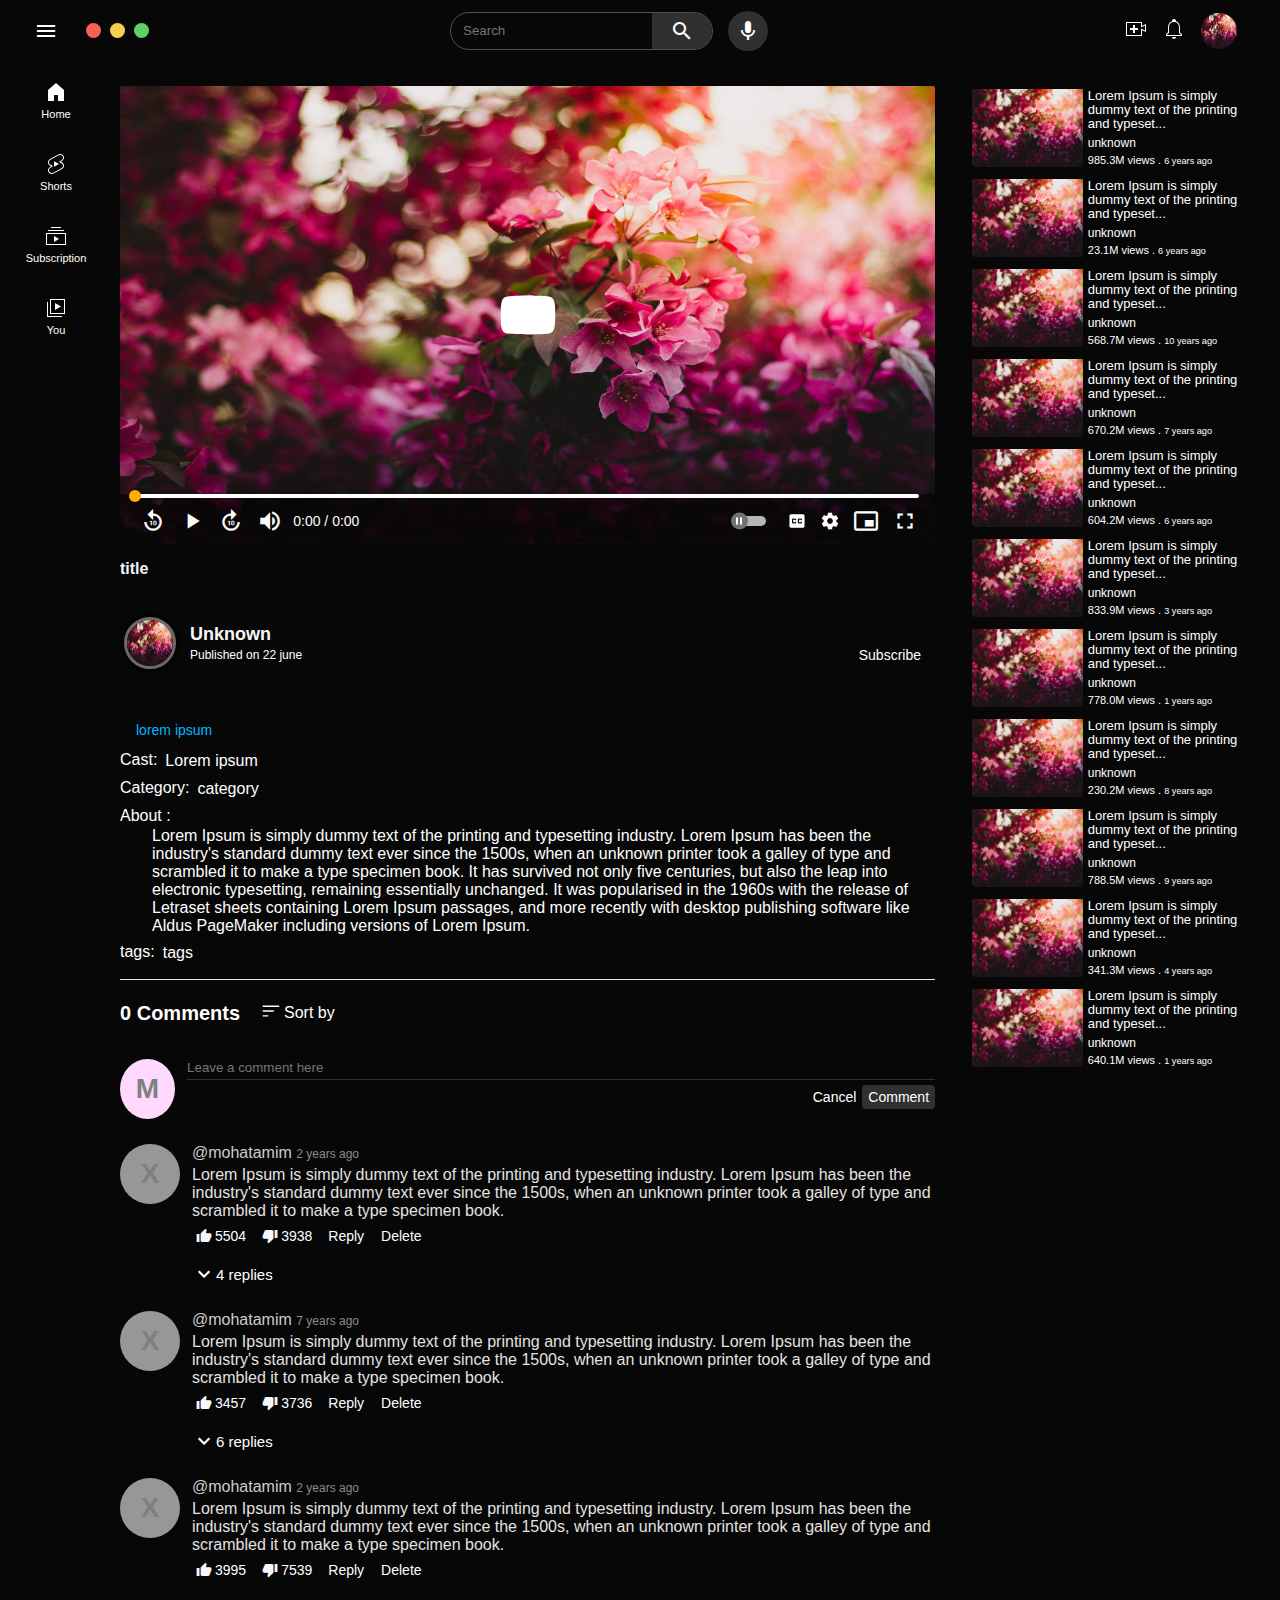
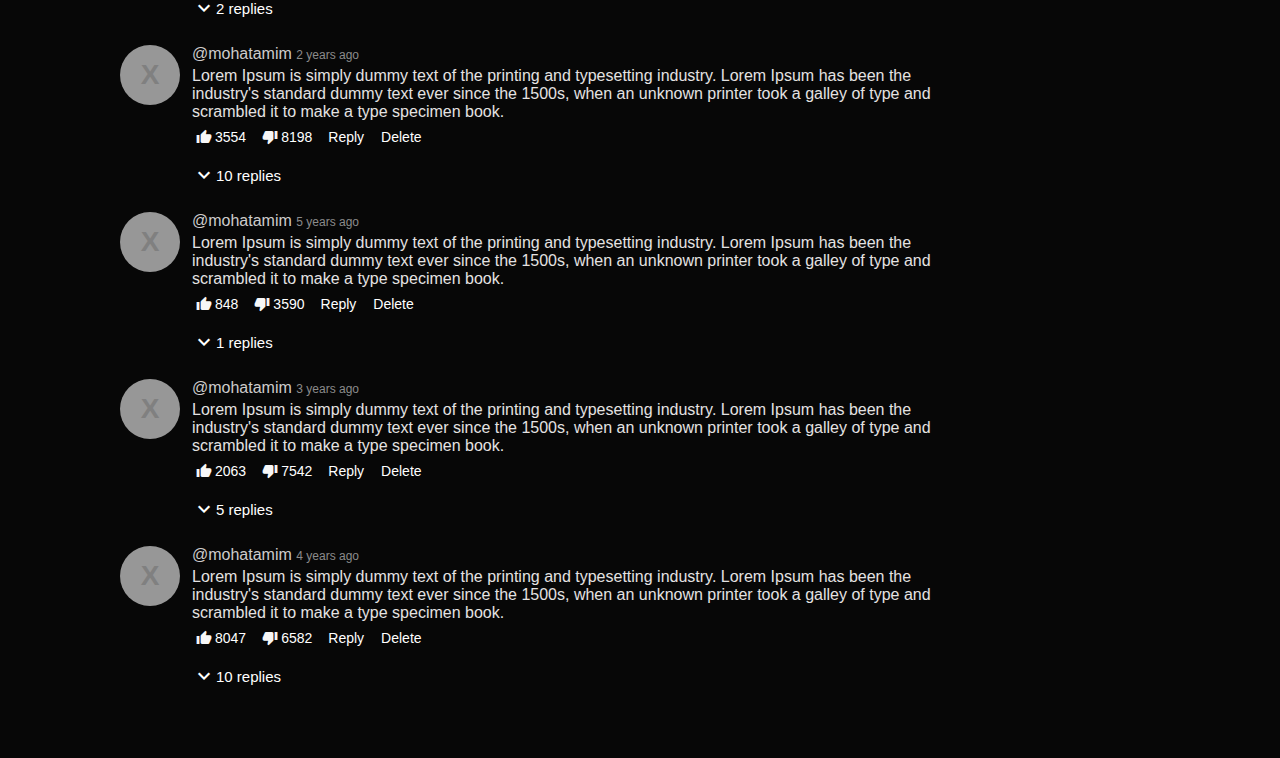
==== web/video.html @ 72d9d80f "Add files via upload" ====
<!DOCTYPE html>
<html lang="en">
   <head>
      <meta charset="UTF-8">
      <meta http-equiv="X-UA-Compatible" content="IE=edge">
      <meta name="viewport" content="width=device-width, initial-scale=1.0">
      <title>Tik Tok Clone</title>
      <script src="../assets/js/jquery.js"></script>
      <script src="../assets/js/function.js"></script>
      <link rel="stylesheet" href="../assets/css/google-font.css">
      <link rel="stylesheet" href="https://cdnjs.cloudflare.com/ajax/libs/font-awesome/6.6.0/css/all.min.css" integrity="sha512-Kc323vGBEqzTmouAECnVceyQqyqdsSiqLQISBL29aUW4U/M7pSPA/gEUZQqv1cwx4OnYxTxve5UMg5GT6L4JJg==" crossorigin="anonymous" referrerpolicy="no-referrer" />
      <link rel="stylesheet" href="assets/css/google-font.css">
      <link rel="stylesheet" href="assets/css/common.css">
      <link rel="stylesheet" href="assets/css/video.css">
   </head>
   <body class="pc">
      <nav class="flex-div">
         <div class="nav-left flex-div">
            <button class="material-icons menu-icon">menu</button>
            <div class='menu-circle'> </div>
         </div>
         <div class="nav-middle flex-div">
            <div class="search-box flex-div">
               <input type="text" placeholder="Search" id="search">
               <div class="search-icon commonBtn">
                  <i class="material-icons">search</i>
                  <span>Search</span>
               </div>
            </div>
            <button class="mic-icon commonBtn" id="voice_search">
            <i class="material-icons">mic</i>
            <span>Search with your voice</span>
            </button>
         </div>
         <div class="nav-right">
            <button class="create commonBtn">
               <svg xmlns="http://www.w3.org/2000/svg" height="24"  viewBox="0 0 24 24" width="24" focusable="false" aria-hidden="true">
                  <path d="M14 13h-3v3H9v-3H6v-2h3V8h2v3h3v2zm3-7H3v12h14v-6.39l4 1.83V8.56l-4 1.83V6m1-1v3.83L22 7v8l-4-1.83V19H2V5h16z"></path>
               </svg>
               <span>Create</span>
            </button>
            <button class="notification commonBtn">
               <svg xmlns="http://www.w3.org/2000/svg" enable-background="new 0 0 24 24" height="24" viewBox="0 0 24 24" width="24" focusable="false" aria-hidden="true" >
                  <path d="M10 20h4c0 1.1-.9 2-2 2s-2-.9-2-2zm10-2.65V19H4v-1.65l2-1.88v-5.15C6 7.4 7.56 5.1 10 4.34v-.38c0-1.42 1.49-2.5 2.99-1.76.65.32 1.01 1.03 1.01 1.76v.39c2.44.75 4 3.06 4 5.98v5.15l2 1.87zm-1 .42-2-1.88v-5.47c0-2.47-1.19-4.36-3.13-5.1-1.26-.53-2.64-.5-3.84.03C8.15 6.11 7 7.99 7 10.42v5.47l-2 1.88V18h14v-.23z"></path>
               </svg>
               <span>Notifications</span>
            </button>
            <a href="#">
            <img src="../assets/img/thumbnail.jpg">
            </a>
         </div>
      </nav>
      <div id='microphone' class=''>
         <div class="recoder">
            <div class="close">
               <span></span>
            </div>
            <select name="lang" id="lang">
               <option value="en-US" id="en-US "selected="selected">English - US</option>
               <option value="bn-BD" id="bn-BD" >বাংলা</option>
               <option value="hi-IN" id="hi-IN" >हिंदी</option>
               <option value="ur-PK" id="ur-pk">اردو</option>
               <option value="fr-FR" id="fr-FR">French - FR</option>
               <option value="pt-PT" id="pt-PT">Português - PT</option>
            </select>
            <p id="recoredText"></p>
            <button id="speakBtn" class="">
               <div class="anim"></div>
               <i class="material-icons">mic</i>
            </button>
         </div>
      </div>
      <!-- _________________ Side Bar _________________ -->
      <div class="stickySidebar">
         <div class="shortcut-links">
            <a href="index.html">
               <svg xmlns="http://www.w3.org/2000/svg" enable-background="new 0 0 24 24" height="24" viewBox="0 0 24 24" width="24" focusable="false" aria-hidden="true" >
                  <g>
                     <path d="M4 21V10.08l8-6.96 8 6.96V21h-6v-6h-4v6H4z"></path>
                  </g>
               </svg>
               <p>Home</p>
            </a>
            <a href="">
               <svg xmlns="http://www.w3.org/2000/svg" height="24" viewBox="0 0 24 24" width="24" focusable="false" aria-hidden="true" >
                  <path d="M10 14.65v-5.3L15 12l-5 2.65zm7.77-4.33-1.2-.5L18 9.06c1.84-.96 2.53-3.23 1.56-5.06s-3.24-2.53-5.07-1.56L6 6.94c-1.29.68-2.07 2.04-2 3.49.07 1.42.93 2.67 2.22 3.25.03.01 1.2.5 1.2.5L6 14.93c-1.83.97-2.53 3.24-1.56 5.07.97 1.83 3.24 2.53 5.07 1.56l8.5-4.5c1.29-.68 2.06-2.04 1.99-3.49-.07-1.42-.94-2.68-2.23-3.25zm-.23 5.86-8.5 4.5c-1.34.71-3.01.2-3.72-1.14-.71-1.34-.2-3.01 1.14-3.72l2.04-1.08v-1.21l-.69-.28-1.11-.46c-.99-.41-1.65-1.35-1.7-2.41-.05-1.06.52-2.06 1.46-2.56l8.5-4.5c1.34-.71 3.01-.2 3.72 1.14.71 1.34.2 3.01-1.14 3.72L15.5 9.26v1.21l1.8.74c.99.41 1.65 1.35 1.7 2.41.05 1.06-.52 2.06-1.46 2.56z"></path>
               </svg>
               <p>Shorts</p>
            </a>
            <a href="">
               <svg xmlns="http://www.w3.org/2000/svg" enable-background="new 0 0 24 24" height="24" viewBox="0 0 24 24" width="24" focusable="false" aria-hidden="true" >
                  <path d="M10 18v-6l5 3-5 3zm7-15H7v1h10V3zm3 3H4v1h16V6zm2 3H2v12h20V9zM3 10h18v10H3V10z"></path>
               </svg>
               <p>Subscription</p>
            </a>
            <hr>
            <br>
            <a href=""> You <i class="material-icons">chevron_right</i></a>
            <a href="">
               <svg xmlns="http://www.w3.org/2000/svg" height="24" viewBox="0 0 24 24" width="24" focusable="false" aria-hidden="true" >
                  <path d="M4 20h14v1H3V6h1v14zM6 3v15h15V3H6zm2.02 14c.36-2.13 1.93-4.1 5.48-4.1s5.12 1.97 5.48 4.1H8.02zM11 8.5a2.5 2.5 0 015 0 2.5 2.5 0 01-5 0zm3.21 3.43A3.507 3.507 0 0017 8.5C17 6.57 15.43 5 13.5 5S10 6.57 10 8.5c0 1.69 1.2 3.1 2.79 3.43-3.48.26-5.4 2.42-5.78 5.07H7V4h13v13h-.01c-.38-2.65-2.31-4.81-5.78-5.07z"></path>
               </svg>
               <p>Your channel</p>
            </a>
            <a href="">
               <svg xmlns="http://www.w3.org/2000/svg" height="24"  viewBox="0 0 24 24" width="24" focusable="false" aria-hidden="true">
                  <g>
                     <path d="M14.97 16.95 10 13.87V7h2v5.76l4.03 2.49-1.06 1.7zM22 12c0 5.51-4.49 10-10 10S2 17.51 2 12h1c0 4.96 4.04 9 9 9s9-4.04 9-9-4.04-9-9-9C8.81 3 5.92 4.64 4.28 7.38c-.11.18-.22.37-.31.56L3.94 8H8v1H1.96V3h1v4.74c.04-.09.07-.17.11-.25.11-.22.23-.42.35-.63C5.22 3.86 8.51 2 12 2c5.51 0 10 4.49 10 10z"></path>
                  </g>
               </svg>
               <p>History</p>
            </a>
            <a href="">
               <svg xmlns="http://www.w3.org/2000/svg" height="24" viewBox="0 0 24 24" width="24" focusable="false" aria-hidden="true" >
                  <path d="M22 7H2v1h20V7zm-9 5H2v-1h11v1zm0 4H2v-1h11v1zm2 3v-8l7 4-7 4z"></path>
               </svg>
               <p>Playlist</p>
            </a>
            <a href="">
               <svg xmlns="http://www.w3.org/2000/svg" enable-background="new 0 0 24 24" height="24" viewBox="0 0 24 24" width="24" focusable="false" aria-hidden="true" >
                  <path d="m10 8 6 4-6 4V8zm11-5v18H3V3h18zm-1 1H4v16h16V4z"></path>
               </svg>
               <p>Your videos</p>
            </a>
            <a href="">
               <svg xmlns="http://www.w3.org/2000/svg" height="24" viewBox="0 0 24 24" width="24" focusable="false" aria-hidden="true" >
                  <path d="M14.97 16.95 10 13.87V7h2v5.76l4.03 2.49-1.06 1.7zM12 3c-4.96 0-9 4.04-9 9s4.04 9 9 9 9-4.04 9-9-4.04-9-9-9m0-1c5.52 0 10 4.48 10 10s-4.48 10-10 10S2 17.52 2 12 6.48 2 12 2z"></path>
               </svg>
               <p>Watch Later</p>
            </a>
            <a href="">
               <svg xmlns="http://www.w3.org/2000/svg" enable-background="new 0 0 24 24" height="24" viewBox="0 0 24 24" width="24" focusable="false" aria-hidden="true" >
                  <path d="M18.77,11h-4.23l1.52-4.94C16.38,5.03,15.54,4,14.38,4c-0.58,0-1.14,0.24-1.52,0.65L7,11H3v10h4h1h9.43 c1.06,0,1.98-0.67,2.19-1.61l1.34-6C21.23,12.15,20.18,11,18.77,11z M7,20H4v-8h3V20z M19.98,13.17l-1.34,6 C18.54,19.65,18.03,20,17.43,20H8v-8.61l5.6-6.06C13.79,5.12,14.08,5,14.38,5c0.26,0,0.5,0.11,0.63,0.3 c0.07,0.1,0.15,0.26,0.09,0.47l-1.52,4.94L13.18,12h1.35h4.23c0.41,0,0.8,0.17,1.03,0.46C19.92,12.61,20.05,12.86,19.98,13.17z"></path>
               </svg>
               <p>Liked Videos</p>
            </a>
            <hr>
         </div>
         <div class="subscribed-list">
            <h3>Subcriptions</h3>
            <a href="">
               <img src="images/nazeem.png" alt="">
               <p>Shayan Ali</p>
            </a>
            <a href="">
               <img src="images/simon.png" alt="">
               <p>Abdul Hadi</p>
            </a>
            <a href="">
               <img src="images/tom.png" alt="">
               <p>Karan Khan</p>
            </a>
            <a href="">
               <img src="images/megan.png" alt="">
               <p>Megan Ryan</p>
            </a>
            <a href="">
               <img src="images/cameron.png" alt="">
               <p>Hasi Tv</p>
            </a>
         </div>
      </div>
      <div class="wrapper">
         <div class="smallSideber">
            <div class="shortcut-links">
               <a href="index.html">
                  <div>
                     <svg xmlns="http://www.w3.org/2000/svg" enable-background="new 0 0 24 24" height="24" viewBox="0 0 24 24" width="24" focusable="false" aria-hidden="true" >
                        <g>
                           <path d="M4 21V10.08l8-6.96 8 6.96V21h-6v-6h-4v6H4z"></path>
                        </g>
                     </svg>
                  </div>
                  <p>Home</p>
               </a>
               <a href="">
                  <div>
                     <svg xmlns="http://www.w3.org/2000/svg" height="24" viewBox="0 0 24 24" width="24" focusable="false" aria-hidden="true" >
                        <path d="M10 14.65v-5.3L15 12l-5 2.65zm7.77-4.33-1.2-.5L18 9.06c1.84-.96 2.53-3.23 1.56-5.06s-3.24-2.53-5.07-1.56L6 6.94c-1.29.68-2.07 2.04-2 3.49.07 1.42.93 2.67 2.22 3.25.03.01 1.2.5 1.2.5L6 14.93c-1.83.97-2.53 3.24-1.56 5.07.97 1.83 3.24 2.53 5.07 1.56l8.5-4.5c1.29-.68 2.06-2.04 1.99-3.49-.07-1.42-.94-2.68-2.23-3.25zm-.23 5.86-8.5 4.5c-1.34.71-3.01.2-3.72-1.14-.71-1.34-.2-3.01 1.14-3.72l2.04-1.08v-1.21l-.69-.28-1.11-.46c-.99-.41-1.65-1.35-1.7-2.41-.05-1.06.52-2.06 1.46-2.56l8.5-4.5c1.34-.71 3.01-.2 3.72 1.14.71 1.34.2 3.01-1.14 3.72L15.5 9.26v1.21l1.8.74c.99.41 1.65 1.35 1.7 2.41.05 1.06-.52 2.06-1.46 2.56z"></path>
                     </svg>
                  </div>
                  <p>Shorts</p>
               </a>
               <a href="">
                  <div>
                     <svg xmlns="http://www.w3.org/2000/svg" enable-background="new 0 0 24 24" height="24" viewBox="0 0 24 24" width="24" focusable="false" aria-hidden="true" >
                        <path d="M10 18v-6l5 3-5 3zm7-15H7v1h10V3zm3 3H4v1h16V6zm2 3H2v12h20V9zM3 10h18v10H3V10z"></path>
                     </svg>
                  </div>
                  <p>Subscription</p>
               </a>
               <a href="">
                  <div>
                     <svg xmlns="http://www.w3.org/2000/svg" enable-background="new 0 0 24 24" height="24" viewBox="0 0 24 24" width="24" focusable="false" aria-hidden="true">
                        <path d="m11 7 6 3.5-6 3.5V7zm7 13H4V6H3v15h15v-1zm3-2H6V3h15v15zM7 17h13V4H7v13z"></path>
                     </svg>
                  </div>
                  <p>You</p>
               </a>
            </div>
         </div>
         <div class="container">

            <div class="page_content">
                <div class="middle_bar">
                   <div id="video_wrapper" style="display:nne">
                      <div id="video_player" class="paused">
                         <div id="state" class="">
                            <div style="width:100%;height:100%;position:relative">
                               <i class="material-icons close_state">close</i>
                               <ul>
                                  <li class="vid_id">
                                     <p class="left">
                                        Video ID / sCPN
                                     </p>
                                     <p class="right">
                                     </p>
                                  </li>
                                  <li class="viewport">
                                     <p class="left">
                                        Viewport / Frames
                                     </p>
                                     <p class="right">
                                     </p>
                                  </li>
                                  <li class="optimal_res">
                                     <p class="left">
                                        Current / Optimal Res
                                     </p>
                                     <p class="right">
                                     </p>
                                  </li>
                                  <li class="volume_normalized">
                                     <p class="left">
                                        Volume / Normalized
                                     </p>
                                     <p class="right">
                                     </p>
                                  </li>
                                  <li class="codecs">
                                     <p class="left">
                                        Codecs
                                     </p>
                                     <p class="right">
                                     </p>
                                  </li>
                                  <li class="color">
                                     <p class="left">
                                        color
                                     </p>
                                     <p class="right">
                                     </p>
                                  </li>
                                  <li class="connection_speed">
                                     <p class="left">
                                        Connection Speed
                                     </p>
                                     <p class="right">
                                     </p>
                                  </li>
                                  <li class="network_activity">
                                     <p class="left">
                                        Network Activity
                                     </p>
                                     <p class="right">
                                     </p>
                                  </li>
                                  <li class="buffer_health">
                                     <p class="left">
                                        Buffer Health
                                     </p>
                                     <p class="right">
                                     </p>
                                  </li>
                                  <li class="mystery_text">
                                     <p class="left">
                                        Mystery Text
                                     </p>
                                     <p class="right">
                                     </p>
                                  </li>
                                  <li class="date">
                                     <p class="left">
                                        date
                                     </p>
                                     <p class="right">
                                     </p>
                                  </li>
                               </ul>
                            </div>
                         </div>
                         <div class="volume_level">
                            <div class="volume_percentage">
                               75%
                            </div>
                            <div class="volume_icon">
                               <i class="material-icons">volume_up</i>
                            </div>
                         </div>
                         <div id="video_status">
                            <div class="">
                               <i class="material-icons">play_arrow</i>
                            </div>
                         </div>
                         <div class="duration_rewind first">
                            <div>10 seconds</div>
                            <div>
                               <i class="material-icons duration_rewind_icon">play_arrow</i>
                               <i class="material-icons duration_rewind_icon">play_arrow</i>
                               <i class="material-icons duration_rewind_icon">play_arrow</i>
                            </div>
                         </div>
                         <div class="duration_rewind second">
                            <div>10 seconds</div>
                            <div>
                               <i class="material-icons duration_rewind_icon">play_arrow</i>
                               <i class="material-icons duration_rewind_icon">play_arrow</i>
                               <i class="material-icons duration_rewind_icon">play_arrow</i>
                            </div>
                         </div>
                         <div id="video_overlay">
                            <img class="video_overlay_img" src="../assets/img/thumbnail.jpg" alt="">
                            <div class="video_overlay_logo">
                               <svg height="100%" version="1.1" viewBox="0 0 68 48" width="100%">
                                  <path class="ytp-large-play-button-bg" d="M66.52,7.74c-0.78-2.93-2.49-5.41-5.42-6.19C55.79,.13,34,0,34,0S12.21,.13,6.9,1.55 C3.97,2.33,2.27,4.81,1.48,7.74C0.06,13.05,0,24,0,24s0.06,10.95,1.48,16.26c0.78,2.93,2.49,5.41,5.42,6.19 C12.21,47.87,34,48,34,48s21.79-0.13,27.1-1.55c2.93-0.78,4.64-3.26,5.42-6.19C67.94,34.95,68,24,68,24S67.94,13.05,66.52,7.74z" ></path>
                                  <path d="M 45,24 27,14 27,34" fill="#fff"></path>
                               </svg>
                            </div>
                         </div>
                         <div id="spinner">
                            <div class="spinner">
                               <svg viewBox="0 0 100 100" xmlns="http://www.w3.org/2000/svg">
                                  <circle cx="50" cy="50" r="46" />
                               </svg>
                            </div>
                         </div>
                         <video id="main_video" preload="metadata" src="../video0.mp4">
                            <source size="720" type="video/mp4">
                         </video>
                         <div id="thumbnail"></div>
                         <p class="caption_text"></p>
                         <div class="progressAreaTime">0.00</div>
                         <div class="controls">
                            <div class="progress_area">
                               <div class="progress_bar">
                                  <span></span>
                               </div>
                               <div class="buffered_progress_bar"></div>
                            </div>
                            <div class="control_list">
                               <div class="controls_left">
                                  <span class="icon">
                                  <i class="material-icons fast_rewind">replay_10</i>
                                  </span>
                                  <span class="icon">
                                  <i class="material-icons play_pause">play_arrow</i>
                                  </span>
                                  <span class="icon">
                                  <i class="material-icons fast_forward">forward_10</i>
                                  </span>
                                  <span class="icon">
                                  <i class="material-icons volume" title = 'mute(m)'>volume_up</i>
                                  <input type="range" min="0" max="100" id="volume_range">
                                  </span>
                                  <div class="timer">
                                     <span class="current">0:00</span> / <span class="duration">0:00</span>
                                  </div>
                               </div>
                               <div class="controls_right">
                                  <span class="icon">
                                  <i class="material-icons auto_play"></i>
                                  </span>
                                  <span class="icon">
                                  <i class="material-icons captionBTn">closed_caption</i>
                                  </span>
                                  <span class="icon">
                                  <i class="material-icons settingsBTn">settings</i>
                                  </span>
                                  <span class="icon">
                                  <i class="material-icons picture_in_picture" title="picture in picture(i)">picture_in_picture_alt</i>
                                  </span>
                                  <span class="icon">
                                  <i class="material-icons fullscreen" title="fullscreen(f)">fullscreen</i>
                                  </span>
                               </div>
                            </div>
                         </div>
                         <div class="end_screen">
                            <div class="end_screen_wrapper">
                               <div class="item">
                                  <a href="#" class="img">
                                  <img src="thumbnail.jpg" alt="">
                                  </a>
                               </div>
                               <div class="item">
                                  <a href="#" class="img">
                                  <img src="thumbnail.jpg" alt="">
                                  </a>
                               </div>
                            </div>
                         </div>
                         <div class="scrubbing_timer ">
                            <span class="s_current">0:00</span> / <span class="s_duration">0:00</span>
                         </div>
                         <div class="scrubbing_wrapper">
                            <div class="s_progress_area">
                               <div class="s_progress_bar">
                                  <span></span>
                               </div>
                            </div>
                            <div class="img-container">
                               <div class="scrubbing_position">
                               </div>
                               <div class="scribbing_move">
                               </div>
                               <div class="fine_scrubbing">
                                
                                  <div class="item">
                                     <div class="img">
                                        <img src="" alt="">
                                     </div>
                                  </div>
    
                               </div>
                            </div>
                         </div>
                         <div id="settings" class="">
                            <div data-label="settingHome" class="parent">
                               <ul>
                                  <li data-label="speed" class="" style="display:flex;justify-content:space-between;cursor: pointer;">
                                     <span>Speed</span>
                                     <i class="material-icons">
                                     arrow_forward_ios
                                     </i>
                                  </li>
                                  <li data-label="quality" style="display:flex;justify-content:space-between;cursor: pointer;">
                                     <span>Quality</span>
                                     <i class="material-icons">
                                     arrow_forward_ios
                                     </i>
                                  </li>
                               </ul>
                            </div>
                            <div class="playback parent" data-label="speed" hidden>
                               <span style="cursor: pointer;">
                               <i class="material-icons back_setting" data-label="settingHome">arrow_back</i>
                               <span>Playback Speed</span>
                               </span>
                               <ul>
                                  <li data-speed="0.25">0.25x</li>
                                  <li data-speed="0.5">0.5x</li>
                                  <li data-speed="0.75">0.75x</li>
                                  <li data-speed="1" class="active">Normal</li>
                                  <li data-speed="1.25">1.25x</li>
                                  <li data-speed="1.5">1.5x</li>
                                  <li data-speed="1.75">1.75x</li>
                                  <li data-speed="2">2x</li>
                               </ul>
                            </div>
                            <div class="quality parent" data-label="quality" hidden>
                               <span style="cursor: pointer;">
                               <i class="material-icons back_setting" data-label="settingHome">arrow_back</i>
                               <span>Playback Quality</span>
                               </span>
                               <ul>
                                  <li data-quality="auto" class="active">auto</li>
                               </ul>
                            </div>
                         </div>
                         <div id="captions" class="">
                            <div class="caption">
                               <span>Select Subtitile</span>
                               <ul>
                               </ul>
                            </div>
                         </div>
                      </div>
                   </div>
                 
                   <h4 class="vid-title">
                    title
                   </h4>
                   <div class="abt-mk"  style="display:noe">
                      <div class="info-pr-sec">
                         <div class="vcp_inf cr">
                            <div class="vc_hd">
                               <img src="../assets/img/thumbnail.jpg" alt="">
                            </div>
                            <div class="vc_info pr">
                               <h4><a href="">Unknown</a></h4>
                               <span>Published on 22 june</span>
                            </div>
                         </div>
                         <!--vcp_inf end-->							
                         <ul class="df-list">
                            <li>
                               <button data-toggle="tooltip" data-action="playlist" title="Add to playlist" id='playlist'>
                                  <div class="like">
                                  </div>
                               </button>
                            </li>
                            <li>
                               <button data-toggle="tooltip" data-action="favourite" title="Favorite" class="shr active" id="favourite">
                                  <div class="like">
                                  </div>
                               </button>
                            </li>
                            <li>
                               <a data-toggle="tooltip" data-action="comment" title="comment" id='comment' href='#comment_section'>
                                  <div class="like">
                                  </div>
                               </a>
                            </li>
                            <li>
                               <button data-toggle="tooltip" data-action="watch_later" title="Watch Later" id='watch_later'>
                                  <div class="like">
                                  </div>
                               </button>
                            </li>
                            <li>
                               <button data-toggle="tooltip" data-action="share" title="Share" id='share'>
                                  <div class="like">
                                  </div>
                               </button>
                            </li>
                            <li>
                               <a href="#" title="" class="subscribe">Subscribe</a>
                            </li>
                         </ul>
                         <!--chan_cantrz end-->
                         <div class="clearfix"></div>
                      </div>
                      <div class="clearfix"></div>
                      <div class="about-ch-sec">
                         <div class="abt-rw"id="moment" >
                            <ul>
                              
                               <li>
                                  <input type="button" class="time" value="78" style="display:none">
                                  <p><span>lorem ipsum</p>
                               </li>
                               
                            </ul>
                         </div>
                         <div class="abt-rw">
                            <h4>Cast:</h4>
                            <ul id="cast">
                               <li>
                                  <a href="">Lorem ipsum</a>
                               </li>
                                                       
                            </ul>
                         </div>
                         <div class="abt-rw">
                            <h4>Category:</h4>
                            <ul id="category">
                              
                               <li>
                                  <a href="">category</a>
                               </li>
                                  										
                            </ul>
                         </div>
                         <div class="abt-rw" id="about">
                            <h4>About : </h4>
                            <p> 
                                Lorem Ipsum is simply dummy text of the printing and typesetting industry. Lorem Ipsum has been the industry's standard dummy text ever since the 1500s, when an unknown printer took a galley of type and scrambled it to make a type specimen book. It has survived not only five centuries, but also the leap into electronic typesetting, remaining essentially unchanged. It was popularised in the 1960s with the release of Letraset sheets containing Lorem Ipsum passages, and more recently with desktop publishing software like Aldus PageMaker including versions of Lorem Ipsum.
                            </p>
                         </div>
                         <div class="abt-rw">
                            <h4>tags:</h4>
                            <ul id="tags">
                              
                               <li>
                                  <a href="">tags</a>
                               </li>
                                										
                            </ul>
                         </div>
                      </div>
                      <!--about-ch-sec end-->
                   </div>
                   <!--abt-mk end-->
                   <div class="comment_section" id="comment_section">
                     <div class="mb-5 hstack">
                        <div class="fs-5"><span class="total_comment">0</span> Comments</div>
                        <div class="dropdown">
                           <button class="sort-btn" data-bs-toggle="dropdown" role="button" aria-expanded="false">
                              <span class="ski">
                                 <svg aria-hidden="true" class="svg-icon mdi-outlined mdi-sort" xmlns="http://www.w3.org/2000/svg" width="48" height="48" viewBox="0 -960 960 960">
                                    <path d="M120-240v-60h240v60H120Zm0-210v-60h480v60H120Zm0-210v-60h720v60H120Z"></path>
                                 </svg>
                              </span>
                              <span>Sort by</span>
                           </button>
                           <div class="dropdown-menu">
                              <div><button class="dropdown-item btn" >Top comments</button></div>
                              <div><button class="dropdown-item btn">Newest first</button></div>
                           </div>
                        </div>
                     </div>

                     <div class="vstack gap-4" style="--sk-icon-btn-size:1.25em;--sk-icon-btn-padding:.25rem;">
                        <div class="comment-box">
                           <div class="d-flex comment">
                              <h1 class="M">M</h1>
                              <div class="flex-grow-1 ms-3 mb-20">
                                 <div class="form-floating comment-compose">
                                    <input class="form-control w-100" placeholder="Leave a comment here" id="comment_box">
                                 </div>
                                 <div class="hstack justify-content-end gap-1">
                                    <button class="btn">Cancel</button>
                                    <button class="btn" id="add_comment">Comment</button>
                                 </div>
                              </div>
                           </div>
                        </div>



                        
                        <div class="comment_show">
                           <div class="comment-box ccc commentRow" >
                              <div class="d-flex comment">
                                 <div>
                                    <h1 class="">X</h1>
                                 </div>
                                 <div class="flex-grow-1 ms-3">
                                    <div class="mb-1"><a href="#" class="fw-bold link-body-emphasis me-1">@mohatamim</a> <i class="zmdi zmdi-check me-1 fw-bold" title="verified"></i> <span class="text-body-secondary text-nowrap commentTime">2 days ago</span></div>
                                    <div class="mb-1 commentText">Lorem Ipsum is simply dummy text of the printing and typesetting industry. Lorem Ipsum has been the industry's standard dummy text ever since the 1500s, when an unknown printer took a galley of type and scrambled it to make a type specimen book.</div>
                                    <div class="hstack align-items-center mb-0 btnGroup" style="margin-left:-.25rem;">
                                       <button class="btn"><i class="material-icons">thumb_up</i><span class="like">49</span></button>
                                       <button class="btn"><i class="material-icons">thumb_down</i> <span class="dislike">9</span></button>
                                       <button class="btn reply_box_show" >Reply</button>
                                       <button class="btn delete" style='margin-left:5px'>Delete</button>
                                    </div>
                                    <div class="comment-box mt-2 collapse reply-box">
                                       <div class="d-flex comment"  style="width:100%">
                                          <h1 class="M">M</h1>
                                          <div class="flex-grow-1 mb-20">
                                             <div class="form-floating comment-compose">
                                                <input class="form-control w-100 reply_box" placeholder="Leave a reply here" type='text'>
                                             </div>
                                             <div class="hstack justify-content-end gap-1">
                                                <button class="cancel btn"  >Cancel</button>
                                                <button class="btn add_reply" >Reply</button>
                                             </div>
                                          </div>
                                       </div>
                                    </div>
                                    <div>
                                       <button class="btn rounded-pill replyShowBtn">
                                       <span class="material-icons">
                                          expand_more
                                       </span>
                                       <span style='font-size:15px'><span class="total_reply">5</span> replies</span>
                                       </button>
                                    </div>
                                 </div>
                              </div>
                              <div class="reply_show"  style="margin-left: 60px;">
                                 <div class="comment-replies vstack gap-3 mt-1 bg-body-tertiary p-3 rounded-3">
                                    <div class="comment-box ccc">
                                       <div class="d-flex comment">
                                          <div>
                                             <h1>D</h1>
                                          </div>
                                          <div class="flex-grow-1 ms-3">
                                             <div class="mb-1">@mohatamim<a href="#" class="fw-bold link-body-emphasis me-1"></a>  <span class="text-body-secondary text-nowrap commentTime">2 days ago</span></div>
                                             <div class="mb-1">Lorem Ipsum is simply dummy text of the printing and typesetting industry. Lorem Ipsum has been the industry's standard dummy text ever since the 1500s, when an unknown printer took a galley of type and scrambled it to make a type specimen book.</div>
                                             <div class="hstack btnGroup">
                                                <button class="btn">Reply</button>
                                                <button class="btn delete" style='margin-left:5px' value=''>Delete</button>
                                             </div>
                                          </div>
                                       </div>
                                    </div>
                                 </div>
                              </div>
                           </div>
                        </div>
                     </div>
                  </div>



                </div>
                <div class="sidebar">
                   <div class='list'>
                      <a href="">
                         <div class="vid_thumb">
                            <img src="../assets/img/thumbnail.jpg" alt="">
                            <span class="vid-time"></span>
                         </div>
                         <div class="vid_info">
                            <p class='title' style="margin-bottom: 5px;">Lorem Ipsum is simply dummy text of the printing and typesetting industry.</p>
                            <p class='owner'>unknown</p>
                            <p class='vt' style="margin-top: 5px;"><span class="views">58</span> views . <small class="posted_dt">2 days ago</small></p>
                         </div>
                      </a>
                     
                   </div>
                </div>
             </div>
             <div class="pop-up videopage">
                <div class="pop-up__title">
                   Save video to..
                   <div class="close material-icons">close</div>
                </div>
                <div class="popup-body">
                   <!------------- fill up from ajax----------- ---->
                </div>
                <div class="pop-footer">
                   <button class='add visible'>Add new playlist</button>
                   <div class="form">
                      <div class="formInput">
                         <label for="name" class="">Name</label>
                         <input type="text" id='name' placeholder='Enter playlist name'>
                      </div>
                      <div class="formInput mt-3">
                         <label for="name">Privacy</label>
                         <select name="privacy" id="privacy">
                            <option value="0">Public</option>
                            <option value="1">Private</option>
                         </select>
                      </div>
                      <div class="formInput mt-1">
                         <button class='create'>Create</button>
                      </div>
                   </div>
                </div>
             </div>
             <div class="overlay-app"></div>
             <div id="custom_dialog">
                <i class="material-icons close_dialog">close</i>
                <ul>
                   <li id='loop'>
                      <div class="left">
                         <i class="icon material-icons">repeat</i>
                         <span>Loop</span>
                      </div>
                      <i class="checked material-icons">checked</i>
                   </li>
                   <li id='copylink'>
                      <div class="left">
                         <i class="icon material-icons">link</i>
                         <span>Copy video URL</span>
                      </div>
                   </li>
                   <li id='copylinkWithTime'>
                      <div class="left">
                         <i class="icon material-icons">link</i>
                         <span>Copy video URL with current time</span>
                      </div>
                   </li>
                   <li id='copyDebugInfo'>
                      <div class="left">
                         <i class="icon material-icons">adb</i>
                         <span>Copy debug info</span>
                      </div>
                   </li>
                </ul>
             </div>

         </div>
      </div>
      <script src="../assets/js/function.js"></script>
      <script src="assets/js/common.js"></script>
      <script src="assets/js/video.js"></script>
   </body>
</html>
---- assets/css/google-font.css ----
/* fallback */
@font-face {
    font-family: 'Material Icons';
    font-style: normal;
    font-weight: 400;
    src: url(google-fonts.woff2) format('woff2');
  }
  
  .material-icons {
    font-family: 'Material Icons';
    font-weight: normal;
    font-style: normal;
    font-size: 24px;
    line-height: 1;
    letter-spacing: normal;
    text-transform: none;
    display: inline-block;
    white-space: nowrap;
    word-wrap: normal;
    direction: ltr;
    -moz-font-feature-settings: 'liga';
    -moz-osx-font-smoothing: grayscale;
  }
---- web/assets/css/common.css ----
:root{
  --bg-color:#070707;
   --iconColor: #ffffff;
  --second-bg-color:#ccc;
  --main-text-color:#fdfdfd;
  --text-color:#f7f7f7;
  --second-text-color:#ececec;
  --iconBg:rgb(48, 48, 48);
  
}
.dark-mode{
  
}

#darkMode-icon{
  /* position: absolute; */
  right: 7rem;
  margin-right: 1rem;
  font-size: 1.7rem;
  color: var(--second-text-color);
  margin-bottom: .1rem;
}

*{
  margin: 0;
  padding: 0;
  font-family: 'poppins',sans-serif;
  box-sizing: border-box;
}
body{
  background-color: var(--bg-color);
}

i{
  text-decoration: none;
  color: var(--text-color);
}
a{
  text-decoration: none;
  color: var(--text-color);
}
.profile-click{
  display:none;
}
.profile-click .darkmode{
  cursor: pointer;
  grid-row: auto;
}
img{
  cursor: pointer;

}
.logo{
  width: 100px;
}
.menu-circle {
  width: 15px;
  height: 15px;
  background-color: #f96057;
  border-radius: 50%;
  box-shadow: 24px 0 0 0 #f8ce52, 48px 0 0 0 #5fcf65;
}
.menu-icon{
  padding:8px;
  color:var(--iconColor);
  border:none;
  outline:none;
  margin-right: 20px;
  transition: 0.3s;
  cursor: pointer;
  border-radius: 50%;
  transition: 0.3s;
  background: none;
}
.menu-icon:hover{
  background-color: var(--iconBg);
  transition: 0.3s;
}
.flex-div{
  display: flex;
  align-items: center;

}

nav{
  padding: 10px 2% ;
  justify-content: space-between;
  position: sticky;
  top: 0;
  z-index: 10;
  background-color: var(--bg-color);
}
.nav-right{
  display: flex;
  align-items:center
}
.nav-right a{
  width: 36px;
  height:36px;
  margin-right: 25px;
}
.nav-right img{
  width:100%;
  height:100%;
  border-radius: 100%;
  margin-left: 8px;
}
.nav-right .commonBtn{
  padding:7px;
  border-radius: 50%;
  transition: 0.3s;
  cursor: pointer;
  border:none;
  outline: none;
  background: none;
}
.nav-right .commonBtn:hover{
  background: var(--iconBg);
  transition: 0.3s;
}
.nav-right .commonBtn svg{
  fill:  var(--iconColor);
  background: none;
}

.nav-middle .search-box{
  border: 1px solid rgb(80, 80, 80);
  margin-right: 15px;
  border-radius: 25px;
}

.nav-middle .search-box input{
  width: 500px;
  border: 0;
  outline: 0;
  background: transparent;
  width: calc(100% - 60px);

}


.nav-middle  .search-icon{
  width: 60px;
  height: 100%;
  display: flex;
  padding:6px;
  border-radius: 0 25px 25px 0;
  justify-content: center;
  background-color: var(--iconBg);
}

.nav-middle  .search-icon i{
  background: none;
  color:var(--iconColor);
}
 .commonBtn span{
  position: absolute;
  bottom:-0px;
  background-color: var(--iconBg);
  padding:6px;
  border-radius: 5px;
  color:rgb(139, 139, 139);
  transition: 0.3s;
  display:none;
}
  .commonBtn:hover span{
  transition: 0.3s;
  bottom: -32px;
  display:block;
}
.nav-middle .search-box input{
  color: var(--main-text-color);
  padding:6px 12px;
}

.nav-middle .mic-icon{
  background-color: var(--iconBg);
  padding:8px;
  display: flex;
  border-radius: 50%;
  cursor: pointer;
  border:none;
  outline:none;
  transition: 0.3s;
}
.nav-middle .mic-icon:hover{
  background-color: rgb(87, 87, 87);
  transition: 0.3s;
}
.nav-middle .mic-icon i{
  font-size: 24px;
  background: none;
  color:var(--iconColor);
}

/* ---------------- Side Bar ------------ */

.stickySidebar{
  position: fixed;
  width:220px;
  height:100%;
  z-index:20;
  top:0;
  left:-250px;
  overflow: scroll;
  padding:0px 10px;
  transition: 0.3s;
  background-color: var(--bg-color);
}
.stickySidebar.visible{
  left:0;
}
.stickySidebar svg,.stickySidebar  i{
  width:24px;
  height:24px;
  fill:var(--iconColor);
  margin-right: 28px;
  background: none;
}

::-webkit-scrollbar {
  width: 0px;
  
}

.stickySidebar a:hover{
  background-color: #3D3D3D;
  transition: 0.3s;
}
.stickySidebar a{
  display: flex;
  font-size: 16x;
  align-items: center;
  margin:4px 0;
  background-color: none;
  transition: 0.3s;
  padding:8px 16px;
  border-radius: 10px;
  transition: 0.3s;
}
.stickySidebar p{
  font-size: 14px;
  background: none;
}
.stickySidebar hr{
  height:1px;
  background-color: var(--iconBg);
  border:none
}

.stickySidebar img{
  width:24px;
  height:24px;
  fill:var(--iconColor);
  margin-right: 28px;
  background: none;
  border-radius: 50%;
}
.subscribed-list h3{
  margin:8px 16px;
  color: var(--iconColor);
  font-size: 16px;

}


.wrapper{
  display:flex;
  padding:0 16px
}
.smallSideber{
  position: fixed;
  width:92px;
  height:100%;
  z-index: 10;
  top:60px;
  background: var(--bg-color);
  padding-right: 12px;
}

.smallSideber svg{
  width:24px;
  height:24px;
  fill:var(--iconColor);
  margin-right: 28px;
  background: none;
  display: flex;
}
.smallSideber a{
  display: flex;
  flex-direction: column;
  align-items: center;
  margin:8px;
  padding:12px 8px;
  border-radius:4px;
  transition: 0.3s;
}
.smallSideber a:hover{
  background-color: var(--iconBg);
  transition: 0.3s;
}
.smallSideber a div{
  width:24px;
  height:24px;
}
.smallSideber p{
  margin:0;
  padding:0;
  font-size: 11px;
  margin-top: 4px;
}






 #microphone{
  position: fixed;
  width:100%;
  height:100%;
  display: none;
  align-items: center;
  justify-content: center;;
  z-index: 21;
  top:0;
  background: rgba(0,0,0,0.6);
  
}

#microphone.visible{
  display: flex;
}
#microphone .recoder{
  background:black ;
  position: absolute;
  width:600px;
  height:450px;
  left:50%;
  transform: translateX(-50%);

  box-shadow: 0 0 8px rgba(0,0,0,0.3) ;;
  padding: 25px;
  display: flex;
  flex-direction: column;
  align-items: center;
  justify-content: center;
  top: 25px;
  border-radius: 8px;
}
 #microphone .close{
  position: absolute;
  width:24px;
  height:24px;
  top:10px;
  left:25px;
  display: flex;
  align-items: center;
  justify-content: center;
  cursor: pointer;
  padding:16px;
}
 #microphone .close span{
  position: relative;
}
 #microphone .close span:after, #microphone .close span::before{
  position: absolute;
  content:'';
  width:2px;
  height: 24px;
  border-radius:4px;
  background: rgba(241, 241, 241, 0.6);
}
 #microphone .close span:after{
  transform: rotate(45deg);
}
  
  #microphone .close span::before{
   transform: rotate(-45deg);
   
 }
 #microphone select {
  position: absolute;
  top:25px;
  right:25px;
  background: none;
  margin-top: 8px;
  color: rgba(221, 221, 221, 0.9);
  width: 120px;
  font-size: 14px;
  padding:2px;
  border: none;
  border-radius: 0.25em;
  outline: none;
  margin:0 auto;
  margin-left: 8px;
  cursor: pointer;
  
}
 #microphone label{
  display: flex;
  align-items: center;
  margin-top:12px;
  position: absolute;
  top:0;
  left:10px;
}
 #microphone label span{
  font-size: 16px;
  color: rgba(0,0,0,0.9);
  white-space: nowrap;
}

#recoredText{
  font-size:16px;
  font-weight: 700;
  color: rgba(255, 253, 253, 0.9);
  margin:8px 0;
  margin-top:20px;
  text-align: center;
  margin-bottom: 160Px;
}

 #speakBtn{
  position: absolute;
  background-color: #333333;
  border-radius: 50%;
  display: flex;
  border:none;
  box-shadow: inset 0 0 1px black,
               inset 0 0 1px black,
              0 0 1px black,
              0 0 1px black;
    z-index:20;
    width:75px;
    height: 75px;
    display: flex;
    justify-content: center;
    align-items: center;
    cursor: pointer;
}
 #speakBtn i{
  font-size: 48px;
  color: #ffffff;
}

 #speakBtn.active{
   background-color: rgb(235, 38, 38);
}
 #speakBtn.active::before{
  content:'';
  position: absolute;
  z-index: 1;
  
  width:75px;
  height: 75px;
  border: 2px solid #333333;
  border-radius: 50%;
  animation: zoomin 1s infinite;
}
@keyframes zoomin {
  0% {
    opacity: 1;
    transform: scale(1);
  }
  
  100% {
    opacity: 0;
    transform: scale(2.5);
  }
}
---- web/assets/css/video.css ----
:root{
    --bg-color:#070707;
     --iconColor: #ffffff;
    --second-bg-color:#ccc;
    --main-text-color:#fdfdfd;
    --text-color:#f7f7f7;
    --second-text-color:#ececec;
    --iconBg:rgb(48, 48, 48);
    
  }
  *{
    color: var(--iconColor);
    background: none;
    border:none;
    outline:none;
    fill:var(--iconColor)
  }
.end_screen{
    display:none;
}
::-webkit-scrollbar {
    width: 6px;
    border-radius: 10px;
  }
  
::-webkit-scrollbar-thumb {
    background: var(--scrollbar-bg);
    border-radius: 10px;
  }

.material-icons{
    user-select:none;
    -webkit-user-select: none;
    -moz-user-select: none;
    cursor: pointer;
    
}
img,video{
    width:100%;
    height:100%
}
.container{
    background:var(--bg-color);
    padding-bottom: 20px;
    margin-left: 92px;
    width:100%;
  }

#video_wrapper{
    position: relative;
    width: 100%;
    aspect-ratio: 16/9;
    display:flex;
    justify-content:center;
    align-items: center;
}
#video_player{
    position: relative;
    width:100%;
    height:100%;
    border-radius: 5px;
    overflow: hidden;
    --webkit-backdrop-filter: blur(25px);
    background: rgba(255,255,255,0.1);
    box-shadow:0 25px 25px rgba(0,0,0,0.1);
    border-radius: 2px;
    z-index: 2;
    display: flex;
    justify-content: center;
    align-items: center;
}
#video_player #video_overlay{
    position: absolute;
    width:100%;
    height:100%;
    z-index: 2;
}
#video_player #video_overlay .video_overlay_logo{
    position: absolute;
    width:55px;
    height:45px;
    top:50%;
    left: 50%;
    transform: translate(-50%,-50%);
    z-index: 4;
    transition: 0.2s;

}

#video_player:hover .ytp-large-play-button-bg{
      fill:#f00;
      transition: 0.2s;
  }
#video_player #video_overlay img{
    width:100%;
    height: 100%;
    z-index: 2;
}
#main_video{
    position: relative;;
    max-width:100%;
    max-height:100%;
    outline:none;
    margin:0;
    padding:0;
}
.volume_level{
    display: none;
}
.volume_level.active{
    position: absolute;
    z-index:10;
    width:100%;
    height:100%;
    display: flex;
    align-items: center;
    justify-content: center;
    flex-direction: column;
}
.volume_level.active .volume_percentage{
    padding:6px 20px;
    background-color: rgba(0,0,0,0.40);
    border-radius: 8px;;
    font-size: 16px;
    color: rgb(223, 223, 223);
    margin-bottom: 50px;
    margin-top: -50px;
    font-weight: 600;
}
#video_status{
    display: none;
    position: absolute;;
    width:100%;
    height:100%;
    z-index: 12;
    cursor: pointer;
    justify-content: center;
    align-items: center;
}
#video_player.paused #video_status,
#video_player:hover #video_status{
    display: flex;
    transition: 0.3s;
}
#video_status div{
   
    display:none;
}
.volume_level.active .volume_icon,
#video_status div.active{
    display:block;
    position: relative;
    width:50px;
    height:50px;
    border-radius:50%;
    padding:6px;
    box-shadow:0 0 20px rgba(7, 7, 7,0.5);
    animation: pauseplay 1s linear infinite;
    
}
.volume_level.active .volume_icon{
    padding:12px;
}
@keyframes pauseplay {
    0%{
      opacity:0.5;
      transform: scale(0.75);
      background:rgba(0,0,0,0.0.20);
    }
    50% {
        opacity:1;
        transform: scale(1.5);
        background:rgba(0,0,0,0.45);
    }
    100% {
        opacity:0;
        transform: scale(2);
        background:rgba(0,0,0,0.0.20);

    }
  }

.volume_level.active .volume_icon .material-icons,
#video_status .material-icons{
    position: relative;
    color:rgba(255,255,255,0.8);
    font-size: 40px;
    text-align: center;







}

.volume_level.active .volume_icon .material-icons{
    font-size: 27px;
}
.duration_rewind{
    display: none;
}
.duration_rewind.active{
    width:100px;
    height:100px;
    border-radius: 50%;
    display: flex;
    background-color:rgba(0,0,0,0.75);
    position: absolute;
    z-index: 10;
    bottom:40%;
    display: flex;
    flex-direction: column;
    justify-content: center;
    align-items: center;
    box-shadow: 0 0 20px rgb(0,0,0);
    animation: paurewind 1.5s linear infinite;

}
@keyframes paurewind {
    0%{
        opacity:1;
        background:rgba(0,0,0,0.75);
    }
    100% {
        opacity:0;
        background:rgba(0,0,0,0.0.20);

    }
  }
.duration_rewind div:nth-child(1){
    font-size: 10px;
    color: rgb(231, 231, 231);
    font-weight: 600;
}
.duration_rewind div:nth-child(2){
    display: flex;
    justify-content: center;
}
.duration_rewind .material-icons{
    margin: 0;
    padding: 0;
    width:16px;
    font-size:25px;
    color: rgba(255,255,255,0.60);
}

.duration_rewind.second .material-icons:nth-child(1){
    animation: icon 1s 0.33s alternate ease-in-out;
}
.duration_rewind.second .material-icons:nth-child(2){
    animation: icon 1s 0.66s alternate ease-in-out;
}
.duration_rewind.second .material-icons:nth-child(3){
    animation: icon 1s 1s alternate ease-in-out;
}
.duration_rewind.first .material-icons:nth-child(1){
    animation: icon 1s 1s alternate ease-in-out;
}
.duration_rewind.first .material-icons:nth-child(2){
    animation: icon 1s 0.66s alternate ease-in-out;
}
.duration_rewind.first .material-icons:nth-child(3){
    animation: icon 1s 0.33s alternate ease-in-out;
}
.duration_rewind.first .material-icons{
   transform: rotate(180deg); 
}


@keyframes icon{
    0%{
        color: rgba(255,255,255,0.60);
    }
    50% {
        color: rgba(255,255,255,0.80);
        ;
    }
    100% {
        color: rgba(255,255,255,1);
    }
  }


.duration_rewind.first.active{
    left: 12px;
}
.duration_rewind.second.active{
    right: 12px;
}

#video_player .controls{
    position: absolute;
    bottom:0px;
    left:0;
    height:50px;
    width:100%;
    background-color: rgb(0 0 0 /60%);
    box-shadow: 0 0 40px 10px rgb(0 0 0 / 25%);
    z-index:10;
    transform: translateY(0);
    transition: 0.3s;
    z-index: 14;
    transform: translateY(180px);
}

#video_player.paused .controls,
#video_player .controls.active{
    height:50px;
    transition: 0.3s;
    bottom:0;
    transform: translateY(0);
}
/*
#preview_video{
    display: none;
}
#preview_video.active{
    display: block;
    width:120px;
    border: 2px solid rgb(223, 223, 223);
    position: absolute;
    border-radius: 2px;
    bottom:55px;
    left:var(--x);
    transform: translateX(-50%);
}

*/
video::cue{
    opacity: 0;
}
  #spinner{
    text-align: center;
    display: flex;
    flex-direction: column;
    justify-content: center;
    position: absolute;
    left: 50%;
    top: 50%;
    -webkit-transform: translate(-50%, -50%);
    transform: translate(-50%, -50%);
    z-index:15;
    display: none;
  }
  
  #spinner .spinner {
    display: flex;
    justify-content: center;
  }
  
  #spinner svg {
    width: 50%;
    max-width: 10rem;
    animation: rotate 3.6s linear infinite;
  }
  
 #spinner circle {
    fill: none;
    stroke: #f0eef1;
    stroke-width: 6px;
    stroke-dasharray: 300;
    animation: outline 2s cubic-bezier(0.77, 0, 0.18, 1) infinite;
  }
  
  @keyframes outline {
    0% {
      stroke-dashoffset: 0;
    }
    50% {
      stroke-dashoffset: 300;
    }
    100% {
      stroke-dashoffset: 600;
    }
  }
  
  @keyframes rotate {
    from {
      transform: rotate(0turn);
    }
    to {
      transform: rotate(-1turn);
    }
  }
  
  
#video_player #thumbnail{
    position: absolute;
    bottom:54px;
    left: calc(var(--x) + 11px);
    transform: translateX(-50%);
    width:100px;
    height:60px;
    background-color: #fff;
    border:2px solid #fff;
    border-radius: 3px;
    box-shadow: 0 0 40px rgba(0,0,0,0.25);
    display: none;

}

.caption_text{
    position:absolute;
    left:50%;
    bottom:10%;
    max-width: 90%;
    transform: translate(-50%,50%);
    text-align: center;
    color: #fff;
    font-size: 13px;
    user-select: none;
    padding:2px 16px;
    border-radius: 5px;;
    transition: bottom 0.3s;
    display:none;
    z-index:1
}
.caption_text.active{
    bottom:10%;
    display:flex;

}
.caption_text mark{
  background-color: rgba(0,0,0,0.5);
  color:white

}

.progressAreaTime{
    position: absolute;
    bottom:55px;
    left: calc(var(--x) - 14px);
    min-width: 50px;
    padding: 5px 10px;
    white-space: nowrap;
    font-size: 12px;
   color:#002333;
    
    z-index: 20;
    border-radius: 8px;
    text-align: center;
    display: none;
}

.progressAreaTime::before{
    content:'';
    position: absolute;
    bottom: -30%;
    left:50%;
    width:12px;
    height:12px;
    
    transform: translate(-50%,-50%) rotate(45deg);
    z-index:19

}

#video_player .progress_area{
    position: relative;
    width:96%;
    height:4px;
    margin: auto;
    backdrop-filter: blur(20px);
    --webkit-backdrop-filter: blur(25px);
    background: rgba(255,255,255,1);
    box-shadow:0 25px 25px rgba(0,0,0,0.1);
    border-radius: 12px;
    cursor: pointer;
    border-radius: 5px;
    position: relative;


}
#video_player .progress_bar{
    position: relative;
    width:0%;
    background-color: rgb(255,174,0);
    height: inherit;
    border-radius: inherit;
    cursor: pointer;
    z-index:5;
}
#video_player .progress_bar::before{
    content:'';
    position: absolute;
    width:12px;
    height:12px;
    border-radius: 50%;
    right:-5px;
    top:50%;
    transform: translateY(-50%);
    background-color: rgb(255,174,0);
    z-index: 3;

}
#video_player .bufferedBar{
    position:absolute;
    top:0%;
    right:0%;
    width:100%;
    height:inherit

}
#video_player .buffered_progress_bar{
    position: absolute;
    width:0;
    background-color: rgba(200,200,200,0.80);
    height: inherit;
    border-radius: inherit;
    cursor: pointer;
    top:0;
    left:0;
    z-index: 4;
}
#video_player .control_list{
    display:flex;
    justify-content: space-between;
    align-items:center;
    width:97%;
    height:45px;
    margin:0 auto;
    flex-wrap:nowrap;

}
#video_player .controls_left,
#video_player .controls_right{
    display: flex;
    justify-content: center;
    align-items:center;
}
#video_player .timer{
    display: inline-block;
    font-size:14px;
    white-space: nowrap;
    color:#fff;
    margin-left:5px;
    text-align:center
}
#video_player .icon{
    display:inline-flex;
    justify-content: center;
    align-items: center;
    text-align:center;
    color:#fff;
    margin-left: 8px;
    margin-right: 5px;
}
#video_player .icon .material-icons{
    font-size: 26px;
    cursor: pointer;
    color:#fff
}
#video_player .icon .material-icons.fast_rewind:active{
    transform: rotate(-45deg);
    transition: 0.1s;
}
#video_player .icon .material-icons.fast_forward:active{
    transform: rotate(45deg);
    transition: 0.1s;
}
#video_player .icon #volume_range{
    -webkit-appearance: none;
    appearance: none;
    width:00px;
    height:3px;
    background-color:#fff;
    color:#fff;
    cursor: pointer;
    outline:none;
    border:none;
    transition: 0.4s;
}
#video_player .icon #volume_range::-moz-range-thumb{
    -moz-appearance: none;
    appearance: none;
    width:12px;
    height:12px;
    border-radius: 50%;
    border: none;
    outline:none;
    background:#fff;
    color:#fff;
    transition: 0.4s;
    opacity: 0;
}
#video_player .icon #volume_range::-webkit-slider-thumb{
    -moz-appearance: none;
    appearance: none;
    width:12px;
    height:12px;
    border-radius: 50%;
    border: none;
    outline:none;
    background:#fff;
    color:#fff;
    transition: 0.4s;
    opacity: 0;
}
#video_player .icon:hover #volume_range{
    display: inline-block;
    width:60px;
}
#video_player .icon:hover #volume_range::-moz-range-thumb{
   opacity: 1;
}
#video_player .icon:hover #volume_range::-webkit-slider-thumb{
    opacity: 1;
}
#video_player .icon .material-icons.auto_play{
    position: relative;
    width:30px;
    height:10px;
    background-color: #b6b6b6;
    border-radius: 20px;
    position:relative;
    z-index:1;
    margin-right: 8px !important;
}
#video_player .icon .material-icons.auto_play::before{
    content: '\e034';
    position: absolute;
    left:-5px;
    top: 50%;
    transform: translateY(-50%);
    width:17px;
    height:17px;
    line-height: 17px;
    font-size: 12px;
    border-radius: 50%;
    background-color: #727272;
    display: flex;
    justify-content: center;
    align-items: center;
    cursor: pointer;
    font-family:'Material Icons';
    transition: 0.3s;
    z-index:1;


}
#video_player .icon .material-icons.auto_play.active::before{
    content:'\e037';
    left:15px;
    transition: 0.3s;
    font-family:'Material Icons';
}
#video_player .icon .material-icons.captionBTn,
#video_player .icon .material-icons.settingsBTn{
    font-size: 20px;
    transition: 0.3s;
    z-index:2;
}
#video_player .icon .material-icons.settingsBTn.active{
   transform: rotate(360deg);
   transition: 0.3s;
}
#video_player #captions,
#video_player #settings{
    right:25px;
    position: absolute;
    bottom:52px;
    background: rgb(28 28 28 / 80%);
    width:200px;
    max-height:0px;
    color:#fff;
    overflow-y: auto;
    border-radius: 8px;
    z-index:15;
    scrollbar-color: rgba(145, 145, 145, 0.5);
    box-shadow:inset 0 0 10px rgba(0,0,0,1),0 0 40px rgba(0,0,0,0.25);
    transition: 0.3s;
}
#video_player #captions.active,
#video_player #settings.active{
    max-height:250px;
    transition: 0.3s;
}
#video_player #captions::-webkit-scrollbar-thumb,
#video_player #settings::-webkit-scrollbar-thumb{
    background:rgba(255,255,255,0.50);
    cursor: pointer;
}

#video_player #settings > div .material-icons{
    font-size: 14px;
    margin: auto 1px;
}

#video_player #captions span,
#video_player #settings > div > span{
    font-size: 14px;
    padding:15px 30px;
    text-align: center;
    /*display: block;*/
    border-bottom:1px solid rgb(83 83 83 / 80%);
    display: flex;
    justify-content: space-between;
    align-items: center;
    white-space: nowrap;
}
#video_player #captions ul,
#video_player #settings > div ul{
    position: relative;
    list-style:none
}
#video_player #captions ul li,
#video_player #settings > div ul li{
    position: relative;
    width:100%;
    cursor: pointer;
    padding:8px 33px;
    display: block;
    font-size: 14px;
    text-align: left;
    text-transform: capitalize;

}
#video_player #captions ul li:hover,
#video_player #settings > div ul li:hover{
    background-color: rgba(0,0,0,0.5);
    color:rgb(228, 228, 228);
    transition: 0.2s;

}
#video_player #captions ul li.active:before,
#video_player #settings > div ul li.active:before{
    content: '\e876';
    position: absolute;
    font-family:'Material Icons';
    font-size: 14px;
    left:16px;
    top:50%;
    transform: translateY(-50%);

}
@media(max-width : 768px) {
    #video_player{
        width:672px;
        height:378px;
    }
}

@media(max-width : 600px) {
    #video_player{
        width:576px;
        height:324px;
    }
}
@media(max-width : 500px) {
    #video_player{
        width:480px;
        height:270px;
    }
}
/*
@media(max-width : 576px) {
    #video_wrapper .icon{
        margin:0 5px;
    }
    #video_player .icon .material-icons{
        font-size: 22px;
    }
    #video_player .icon .material-icons.picture_in_picture{
        display: none;
    }
    #video_player .volume,#volume_range{
        display: none;
    }
    #video_player #settings.active{
    height:200px;
    
}
}
@media(max-width : 400px) {
    #video_wrapper .icon{
        margin:0 3px;
    }
    #video_player .icon .material-icons{
        font-size: 20px;
    }
   
}
*/
.scrubbing_timer{
    position: absolute;
    bottom:90px;
    left:8px;
    z-index:100;
    color:var(--font);
    transition: 0.5s;
    display: none;
}
.scrubbing_wrapper{
    position: absolute;
    bottom:0;
    left:0;
    z-index:100;
    width:100%;
    height:84px;
    width:100%;
    overflow: hidden;
    display:none;
    flex-direction: column;
    transition: 0.5s;

}
.scrubbing_timer.active,
.scrubbing_wrapper.active{
    display:flex;
    transition: 0.5s;
}
.s_progress_area{
    width:100%;
    height:4px;
    backdrop-filter: blur(20px);
    --webkit-backdrop-filter: blur(25px);
    background: rgba(255,255,255,1);
    box-shadow:0 25px 25px rgba(0,0,0,0.1);
    position: relative;
    cursor:row-resize;

}
.s_progress_bar{
    position: absolute;
    left:0;
    top:0;
    height:100%;
    width:0%;
    background: #f16df1;
}

.scrubbing_wrapper .img-container{
    width:100%;
    height:80px;
    overflow:hidden;
    position:relative;
    background: #cccccc;
}

.scrubbing_position{
    position: absolute;
    top:50%;
    left: 50%;
    transform: translate(-50%,-50%);
    width:4px;
    height:100%;
    background: rgba(255,255,255,1);
    z-index: 1;
    filter: drop-shadow(0 0 2px var(--colorA)) drop-shadow(0 0 5px var(--colorA)) drop-shadow(0 0 10px var(--colorA)) drop-shadow(0 0 20px var(--colorA));
}

.scribbing_move{
    width:100%;
    height:100%;
    position: absolute;
    top:0;
    left:0;
    z-index: 1;
    cursor: pointer;
}

.scrubbing_wrapper .fine_scrubbing{
    position: relative;
    width: auto;
    overflow: hidden;	
    white-space: nowrap;
    display: flex;
    height:100%;
  }

  
.scrubbing_wrapper .fine_scrubbing{
    width:auto;
    height:90px;
    display: flex;
    flex-direction: column;
    flex-direction: row;
    overflow: hidden;
}

.scrubbing_wrapper .item .img{
    width:120px;
    height:80px;
    position: relative;
    border-radius: 0;
}
.scrubbing_wrapper .item img{
    width:100%;
    height:100%;
    border-radius: 0;
}

.page_content{
    width: 100%;
    position: relative;
    padding:25px 12px;
    display: flex;
    flex-direction: row;
    justify-content: space-between;
    overflow-y: auto;
}
.middle_bar{
    width:72%;
}
.sidebar{
    width:25%;
}
@media screen and (max-width: 1100px) {
    .page_content{
        flex-direction: column;
    }
    .middle_bar{
        width:100%;
    }
    .sidebar{
        width:100%;
        margin-top: 25px;
    
    }
}
.sidebar .list{
    margin:0;
    padding:0;
    padding:1%;
    width:100%;
    height:auto;
    display: flex;
    flex-direction: column;
}
.sidebar .list a{
    width:100%;
    text-decoration: none;
    color: var(--theme-color);
    margin-bottom:12px;
    margin-right: 5px;
    display: flex;
   
}

.sidebar .vid_thumb{
    width:40%;
    position: relative;
    position: relative;

}
.sidebar .vid_thumb img{
    border-radius: 2px 0 0 2px;

}
.sidebar .vid_thumb .vid-time{
    position: absolute;
    bottom:0;
    right:0;
    font-size: 10px;
    background-color: var(--theme-bg-color);
    border-radius: 2px;
    padding:2px 4px;
}
.sidebar .vid_info{
    width:60%;
    padding:0 5px;
}

.sidebar .vid_info .title{
    font-size:13px;
    padding:0;
    margin:0;
    line-height: 14px;
}
.sidebar .owner{
    padding:0;
    font-size: 12px;
    line-height: 14px;
    margin: 0;

}
.sidebar .vt{
    padding:0;
    font-size: 11px;
    margin: 0;
    line-height: 11px;

}



#custom_dialog{
  padding:20px 2px;
  border-radius:8px;
  background-color: var(--search-bg);
  box-shadow: 0 0 5px rgba(0, 0, 0, 0.1);
  position: fixed;
  backdrop-filter:blur(50px);
  z-index:99;
  top:100px;
  left: 50px;;
  display:none;
  width:400px;
}
#custom_dialog i.material-icons.close_dialog{
  position: absolute;
  top:10px;
  right:8px;
  color:var(--theme-color)
}
#custom_dialog ul{
  width: 100%;
  padding:0;
  margin:0;
}
#custom_dialog li{
  width:100%;
  display: flex;
  justify-content: space-between;
  align-items: center;
  padding:0;
  margin:0;
  padding:4px 0px;
  margin:5px;
  cursor: pointer;
  color:var(--theme-color)
}
#custom_dialog li:hover{
  background-color: rgba(0, 0, 0, 0.05);

}
#custom_dialog li i{
 text-align: end;
 width:35px;
 font-size: 20px;
}
#custom_dialog li#loop i.checked{
  display:none;
}
#custom_dialog li#loop.active i.checked{
  transform: 0.3s;
  display:block;
}
#custom_dialog li i{

}
#custom_dialog li div{
  display: flex;
  justify-content: center;
  align-items: center;
}
#custom_dialog li span{
  margin:0 4px;
}

#state{
  padding:12px;
  border-radius:4px;
  background-color:  rgba(0, 0, 0, 0.35);
  box-shadow: 0 0 5px rgba(0, 0, 0, 0.1);
  position: absolute;
  backdrop-filter:blur(50px);
  z-index:99;
  top:5px;
  left: 50px;;
  display:none;
  width:400px;
}
#state.visible{
    display: block;
}
#state i.material-icons.close_state{
    position: absolute;
    top:-6px;
    right:-6px;
    color:rgba(255,255,255,0.8);
    font-size: 18px;
}
#state ul,#state li,#state p{
    padding:0;
    margin:0;
    color:rgba(255,255,255,0.92)
}
#state p{
    font-size: 10px;
    font-weight: 300;
    line-height: 12px;
}
#state p:first-child{
    text-align: end;
    width:125px;
    white-space: nowrap;
    margin-right: 10px;
}
#state li{
    display: flex;
    flex-wrap: none;
    align-items: center;
}





.pop-up {
    position: absolute;
    padding: 30px 40px;
    top: 50%;
    left: 50%;
    transform: translate(-50%, -50%);
    overflow-y: auto;
    box-shadow: 0px 6px 30px rgba(0, 0, 0, 0.4);
    transition: all 0.3s;
    z-index: 10;
    background-color: var(--popup-bg);
    width: 600px;
    visibility: hiddn;
    opacity: 0;
    border-radius: 6px;
    display: flex;
    flex-direction: column;
    white-space: normal;
  }
  @media screen and (max-width: 570px) {
    .pop-up {
      width: 100%;
    }
  }
  .pop-up.visible {
    visibility: visible;
    opacity: 1;
  }
  .pop-up__title {
    padding-bottom: 20px;
    border-bottom: 1px solid var(--border-color);
    display: flex;
    justify-content: space-between;
    align-items: center;
    color:var(--inactive-color);
    font-size: 22px;
  }
  .pop-up__title .close{
    cursor: pointer;
    color:var(--inactive-color);
    fill: rgb(160, 0, 0);
  }
  .pop-up__subtitle {
    white-space: normal;
    margin: 20px 0;
    font-size: 14px;
    font-weight: 400;
    line-height: 1.8em;
  }
  .pop-up__subtitle a {
    color: var(--theme-color);
  }
  .popup-body{
    display:flex;
    justify-content: space-around;
    margin-top: 12px;
  }
  .popup-body .column{
    display:flex;
    flex-direction: column;
    align-items: center;
  }
  .popup-body .column-header{
    display:flex;
    font-size: 15px;
    text-transform: uppercase;
    color: var(--inactive-color);
    border-bottom: 2px solid var(--inactive-color);
    padding-bottom:4px;
    margin-bottom: 4px;
  
  }
  .popup-input{
    margin:6px 0;
  }
  .popup-body label{
    color: var(--inactive-color);
    font-size: 15px;
    cursor: pointer;
  }
  .popup-body input{
   display:none
  }
  .popup-body input:checked ~ label{
   font-weight: 600;
  }
  .content-button-wrapper{
    position: absolute;
    bottom:12px;
    right:12px
  }
  .content-button-wrapper button:hover,
  .content-button-wrapper button{
    padding:4px 12px;
    background-color: rgba(255,255,255,0.1);
    border-radius: 2px;
    font-size: 12px;
    text-transform: uppercase;
    backdrop-filter: blur(20px);
  }
  .apps-card {
    display: flex;
    align-items: center;
    flex-wrap: wrap;
    width: calc(100% + 20px);
  }
  
  .app-card {
    display: flex;
    flex-direction: column;
    width: calc(33.3% - 20px);
    font-size: 16px;
    background-color: var(--content-bg);
    border-radius: 14px;
    border: 1px solid var(--theme-bg-color);
    padding: 20px;
    cursor: pointer;
    transition: 0.3s ease;
  }
  .app-card:hover {
    transform: scale(1.02);
    background-color: var(--theme-bg-color);
  }
  .app-card svg {
    width: 28px;
    border-radius: 6px;
    margin-right: 12px;
    flex-shrink: 0;
  }
  .app-card + .app-card {
    margin-left: 20px;
  }
  .app-card span {
    display: flex;
    align-items: center;
  }
  .app-card__subtext {
    font-size: 14px;
    font-weight: 400;
    line-height: 1.6em;
    margin-top: 20px;
    border-bottom: 1px solid var(--border-color);
    padding-bottom: 20px;
  }
  .app-card-buttons {
    display: flex;
    align-items: center;
    margin-left: auto;
    margin-top: 16px;
  }
  @media screen and (max-width: 1110px) {
    .app-card {
      width: calc(50% - 20px);
    }
    .app-card:last-child {
      margin-top: 20px;
      margin-left: 0px;
    }
  }
  @media screen and (max-width: 565px) {
    .app-card {
      width: calc(100% - 20px);
      margin-top: 20px;
    }
    .app-card + .app-card {
      margin-left: 0;
    }
  }
  
  ::-webkit-scrollbar {
    width: 6px;
    border-radius: 10px;
  }
  
  ::-webkit-scrollbar-thumb {
    background: var(--scrollbar-bg);
    border-radius: 10px;
  }
  
  #videos,.brws-head{
    width: 100%;
    display:grid;
    grid-template-columns: repeat(auto-fit,minmax(200px,1fr));
    grid-column-gap: 10px;
    grid-row-gap:20px;
    color: var(--theme-color);
    padding: 20px 40px;
    overflow: auto;
    background-color: var(--theme-bg-color);
    border-radius: 2px;
  }
  #videos .videoo{
    max-width: 250px;
  }
  .videoo {
      display: flex;
      flex-direction: column;
      font-size: 16px;
      background-color: var(--content-bg);
      border-radius: 8px;
      border: 1px solid var(--theme-bg-color);
      cursor: pointer;
      transition: 0.3s ease;
      padding-bottom: 4px;
  }
  
  #videos .vid_thumbainl{
    width:100%;
    aspect-ratio:auto 16/9;
    overflow: hidden;
    position: relative;
  
  }
  #videos .vid_thumbainl a{
   
  }
  #videos img,
  #videos video{
    position: absolute;
    border-radius: 8px 8px 0 0;
    width:100%;
    height: 100%;
    display: flex;
  }
  #videos img{
    z-index:2;
  }
  #videos video{
    z-index:1;
  }
  #videos .videoo:hover img{
    z-index:1;
  }
  #videos  .videoo:hover video{
    z-index:2;
  }
  
  #videos .videoo:hover{
    transform: scale(1.07);
  }
  #videos .vid-time{
    position: absolute;
    z-index: 3;
    bottom:4px;
    right:4px;
    font-size: 12px;
    color: var(--theme-color);
    background-color: var(--theme-bg-color);
    padding:2px 6px;
    border-radius: 4px;
  
  }
  #videos .video_info{
    margin:0;
    padding:4px 8px
  }
  #videos a{
    text-decoration: none;
    margin:0;
    color:var(--inactive-color)
  }
  #videos h3{
    font-size: 16px;
    margin:0
  }
  #videos h4{
    font-size: 15px;
    margin:4px 0;
  }
  #videos h4 a{
    color:rgba(64,81,137);
    font-weight: 600;
  }
  
  #videos .video_info span{
    font-size: 13px;
  }
  .auth-page-wrapper .card{
    background-color: transparent;
    border:none;
    box-shadow: 0 0 5px rgba(0, 0, 0, 0.2);
  }
  .auth-page-wrapper .card .text-muted{
   color: var(--inactive-color) !important;
  }
  
  .auth-page-wrapper label{
   color: var(--inactive-color);
   cursor: pointer;
  }
  .auth-page-wrapper .form-control,
    .auth-page-wrapper .form-control:focus{
  
    background-color: var(--search-bg) !important;
    border-color: var(--search-bg);
    color:var(--inactive-color)
  }
  a{
    text-decoration: none;
  }
  
  
  .account-menu {
      position: absolute;
      top: 125%;
      right: 0;
      width: 265px;
      background-color:var(--theme-bg-color);
    backdrop-filter: blur(120px);
      padding: 22px 0;
      z-index: 99;
      display: none;
    flex-direction: column;
    border-radius: 5px;
    color: var(--inactive-color);
    box-shadow:0 0 12px rgba(0, 0, 0, 0.2),
               0 0 12px rgba(0, 0, 0, 0.2);
  }
  ul{
    list-style: none;
  
  }
  .account-menu h4 {
      color: #1c1b1b;
      font-size: 14px;
      font-weight: 500;
      text-transform: uppercase;
      margin-bottom: 3px;
      padding-left: 30px;
  }
  .account-menu h4 span {
      display: inline-block;
      color: #ffffff;
      font-size: 14px;
      height: 23px;
      line-height: 23px;
      background-color: #3cb878;
      padding: 0 7px;
      margin-left: 10px;
  }
  .account-menu .sd_menu {
      padding: 0px 20px;
      
  }
  .account-menu .sd_menu ul{
      padding: 12px 20px;
    border-bottom:1px solid var(--border-color);
      
  }
  .account-menu .mm_menu li {
      margin-bottom: 20px;
      margin-right: 0;
  }
  .account-menu .mm_menu li:last-child {
      margin-bottom: 0;
  }
  .account-menu .mm_menu li i {
      font-size: 20px;
  } 
  .account-menu .mm_menu li > i {
      font-size: 8px;
      top: -5px;
      position: relative;
      right: 10px;
  }
  .account-menu .mm_menu li > i:before {
      -webkit-transform: rotate(-90deg);
      -moz-transform: rotate(-90deg);
      -ms-transform: rotate(-90deg);
      -o-transform: rotate(-90deg);
      transform: rotate(-90deg);
  }
  .restricted-mode {
      padding-top: 0px;
  }
  .restricted-mode > h4 {
      color: #6e6f70;
      font-size: 16px;
      font-weight: 500;
      text-transform: capitalize;
      font-weight: 400;
      float: left;
  }
  
  
  .switch {
      float: right;
        position: relative;
        display: inline-block;
        right: 60px;
        top: 2px;
  }
  
  .switch input { 
        opacity: 0;
        width: 0;
        height: 0;
  }
  
  .slider {
        position: absolute;
        cursor: pointer;
        top: 0;
        left: 0;
        right: 0;
        bottom: 0;
        width: 33px;
        height: 19px;
        background-color: #ccc;
  }
  
  .slider:before {
        position: absolute;
        content: "";
        height: 13px;
        width: 13px;
        left: 4px;
        bottom: 3px;
        background-color: white;
  }
  
  .switch input:checked + .slider {
        background-color: #2196F3;
  }
  
  .switch input:focus + .slider {
        -webkit-box-shadow: 0 0 1px #2196F3;
        -moz-box-shadow: 0 0 1px #2196F3;
        -ms-box-shadow: 0 0 1px #2196F3;
        -o-box-shadow: 0 0 1px #2196F3;
        box-shadow: 0 0 1px #2196F3;
  }
  
  .switch input:checked + .slider:before {
        -webkit-transform: translateX(13px);
        -ms-transform: translateX(13px);
        transform: translateX(13px);
  }
  
  /* Rounded sliders */
  .slider.round {
        border-radius: 50px;
  }
  
  .slider.round:before {
        border-radius: 50%;
  }
  .mm_menu li {
      position: relative;
  }
  .mm_menu .switch {
      position: absolute;
      top: 3px;
      right: 33px;
      z-index: 9;
  }
  .mm_menu .switch input:checked + .slider {
      background-color: #e2ebef;
  }
  .mm_menu .switch .slider:before {
      background-color: #6e6f70;
  }
  .mm_menu .switch input:checked + .slider:before {
      background-color: #fff;
  }
  
  .form_popup input[type="checkbox"]:checked ~ .checkmark:before {
      font-family: inherit;
      content: '';
  }
  label{
    cursor: pointer;
  }
  .brws-head{
    overflow-y: scroll;
  }
  .brws-head .videoo{
    width: 100%;
    position: relative;
  }
  .brws-head .vid_thumbainl{
    width:100%;
    aspect-ratio:auto 16/9;
    position: relative;
    margin-bottom: 60px;
  
  }
  .brws-head .vid_thumbainl a{
    width:100%;
    aspect-ratio:auto 16/9;
    position: relative;
  
  }
  .brws-head img{
    width:100%;
    border-radius: 8px 8px 0 0;
  }
  .brws-head .vid_thumb{
    position: absolute;
    width:40%;
    bottom:0;
    left:50%;
    transform: translate(-50%,40%);
    border-radius: 50%;
    border:5px solid rgba(0, 0, 0, 0.30);
    z-index: 2;
  }
  
  .brws-head .videoo:hover .vid_thumb{
    -webkit-animation-name: dropdown-animate;
    animation-name: dropdown-animate;
    -webkit-animation-duration: 0.5s;
    animation-duration: 0.5s;
    -webkit-animation-fill-mode: both;
    animation-fill-mode: both;
  }
  @keyframes dropdown-animate {
    50%{
      transform: translate(-50%,35%);
    }
    100%{
      transform: translate(-50%,40%);
    }
  }
  .brws-head .vid_thumb img{
    position: relative;
    border-radius: 50%;
    border:3px solid rgba(255, 255, 255, 0.30)
  }
  
  .brws-head .video_info{
    padding:4px 20px;
  }
  .brws-head h4{
    color:rgba(64,81,137);font-weight: 600;text-align: center;font-size: 22px;
  }
  
  .brws-head .video_info p{
    font-size: 13px;
    text-align: center;
  }
  .videso_section,.page-content{
    overflow-x: hidden;
    overflow-y: auto;
  }
  .abt-mk {
    width: 100%;
    padding: 29px 0 8px;
    border-bottom: 1px solid #e2ebef;
  }
  .abt-mk .info-pr-sec {
    padding-top: 0;
    margin-bottom: 38px;
    display: flex;
    flex-direction: row;
    justify-content: space-between;
    align-items: center;
    width: 100%;
  
  }
  
  .vcp_inf {
    width: 40%;
    display: table;
    position: relative;
  }
  .vc_hd {
    display: table-cell;
    float: left;
    width: 60px;
    height: 60px;
    border:4px solid rgba(0, 0, 0, 0.4);
    border-radius:50%;
  
  }
  .vc_hd > img {
    width: 100%;
    border:3px solid rgba(255, 255, 255, .4);
    border-radius:50%;
  }
  
  
  .vc_info.pr {
    padding-left: 10px;
  }
  .vc_info {
    display: table-cell;
    width: 100%;
    vertical-align: middle;
    padding-left: 20px;
  }
  .info-pr-sec .vc_info h4 {
    color: var(--iconColor);
    font-size: 18px;
    margin:0
  }
  .vc_info > span {
    display: inline-block;
    color: var(--inactive-color);
    font-size: 12px;
  }
  
  .df-list li .subscribe {
    font-size: 14px;
    padding: 6px 14px;
    border-radius: 4px;
    text-align: center;
    background: var(--theme-bg-color);
    color: var(--theme-color);
    box-shadow: 0 0 8px rgba(0, 0, 0, 0.2);
    margin-left: 12px;
    
  }
  
  
  .df-list {
    margin-top: 23px;
    right: 0;
    list-style: none;
    display: flex;
    flex-direction: row;
    align-items: center;
    justify-content: flex-end;
    padding-left: 0;
    width: 60%;
  }
  .df-list li {
    display: inline-block;
  }
  .df-list li:last-child {
    margin-right: 0px;
  }
  .df-list li button i{
     color:#E0245E
  
  }
  .df-list li button {
    display: inline-block;
    border: 0;
    background-color: inherit;
  }
  
  .df-list .like {
    width: 45px;
    height: 45px;;
    cursor: pointer;
    border-radius: 999px;
    overflow: visible;
    position: relative;
    display: flex;
    align-items: center;
    justify-content: center;
  }
  
  .df-list .like svg{
    height:18px;
    width:18px;
    fill:#272727
  
  }
  
  
  
  @media (hover: hover) {
      .df-list li button:hover{
          background-color: rgba(170, 170, 170, 0.15);
          border-radius: 50%;
      }
     
  }
  [type=button]:not(:disabled), [type=reset]:not(:disabled), [type=submit]:not(:disabled), button:not(:disabled) {
    cursor: pointer;
  }
  .abt-mk .material-icons{
    font-size: 23px;
    color: var(--inactive-color);
  
    
  }
  .abt-rw {
    margin-bottom: 8px;
    display: flex;
    align-items: center;
  }
  .abt-rw > h4 {
    color: var(--inactive-color);
    font-size: 16px;
    font-weight: 500;
    margin-bottom: 2px;
  }
  .abt-rw ul {
    display: block;
    list-style: none;
    padding-left: 0;
    margin-bottom: 0;
    margin-left: 8px;
  
  }
  .abt-rw ul li {
    display: inline-flex;
    position: relative;
    margin-right: 2px;
    padding-right: 3px;
  }
  .abt-rw ul li:after{
    content: ',';
    position: absolute;
    right:-4px;
    color: var(--inactive-color);
  }
  .abt-rw#moment ul li:after,
  .abt-rw#about ul li:after,
  .abt-rw ul li:last-child::after{
    content: '';
  }
  .abt-rw ul li a {
    display: inline-block;
    font-size: 16px;
    color:var(--inactive-color)
  }
  .abt-rw#moment li {
    padding: 0;
    padding-left: 0;
    background: transparent;
    margin: 2px 0;
    border-radius: 2px;
    display: flex;
    align-items: center;
    flex-wrap: wrap;
    backdrop-filter: none;
    --webkit-backdrop-filter: none;
    box-shadow: none;
    padding: 2px 0px;
  }
  .abt-rw#moment li p {
    cursor: pointer;
    color: var(--inactive-color);
    margin-left: 8px;
    margin-bottom: 0;
  }
  .abt-rw#moment li span {
    font-size: 14px;
    margin-right: 5px;
    color: rgb(2, 183, 255);
  }
  
  ul{
    list-style: none;
  }
  
  .abt-rw#about{
    flex-direction: column;
    justify-content: flex-start;
    align-items: flex-start;
  }
  .abt-rw#about p{
    margin: 0;
    padding: 0;
    margin-left: 32px;
    color:var(--inactive-color)
  }
  .vid-title{
    margin-top:16px;
    color:var(--iconColor)
  }
  
  .shr input {
    display: none ;
  }
  
  .pop-up.videopage{
    width:280px;
    padding:20px;
    z-index:2
  }
  .pop-up.videopage .pop-up__title {
    padding-bottom: 12px;
    font-size: 18px;
  }
  .pop-up.videopage .popup-body{
    flex-direction: column;
    justify-content: flex-start;
    align-items: flex-start;
  }
  .pop-up.videopage .popup-body input[type='checkbox']{
    display:flex;
    width:15px;height:15px;
    margin-right:8px;
    border: 2px solid red;
  }
  
  .pop-up.videopage .popup-body .material-icons{
    font-size: 16px;
    color:var(--inactive-color)
  }
  .pop-up.videopage .popup-body .column{
    width:100%;
    display:flex;
    align-items: center;
    justify-content: space-between;
    flex-direction: row;
  }
  .pop-up.videopage .popup-body .popup-input{
    display:flex;
    align-items: center;
    flex-direction: row;
    justify-content: center;
  }
  .pop-up.videopage .pop-footer {
    padding-top: 10px;
    border-top: 1px solid var(--border-color);
    color:var(--inactive-color);
    font-size: 16px;
    
  }
  .pop-up.videopage .pop-footer button.add{
    background:none;
    border:none;
    outline: none;
    color:var(--inactive-color);
    width: 100%;
    text-align: start;
    display:none;
  }
  .pop-up.videopage .pop-footer button.add.visible{
    display: block;
  }
  
  .pop-up.videopage .pop-footer label{
    font-size: 13px;
    display: block;
  
  }
  .pop-up.videopage .pop-footer select,
  .pop-up.videopage .pop-footer input{
    font-size: 14px;
    width:100%;
    padding:0 5px;
    background: none;
    border: none;
    border-bottom: 1px solid grey;
    color: var(--inactive-color);
  }
  .pop-up.videopage  .formInput:last-child{
    display: flex;
    justify-content: flex-end;
  }
  .pop-up.videopage button.create{
    background:none;
    border:none;
    outline: none;
    font-size: 14px;
    color:#001e69;
    font-weight: 600;
  }
  .pop-up.videopage .pop-footer .form{
    height:0;
    overflow: hidden;
    transition: 0.3s ease-out;
  }
  .pop-up.videopage .pop-footer .form.visible{
    height:auto;
    transition: 0.3s ease-in;
    overflow: hidden;
  }
  
  
  .comment_section{
    margin-top: 20px;
  }
  .comment_section .fs-5{
    font-size: 14px;
    font-weight: 600;
    color: var(--inactive-color);
  }
  .comment_section .sort-btn{
    margin-left: 18px;
    border:none;
    background: none;
    outline: none;
    color:var(--inactive-color);
    display:flex;
    align-items: center;
    overflow: hidden
    ;
  }
  
  .comment_section .sort-btn svg{
    fill: var(--inactive-color);
    height:22px;
    width:22px
  }
  .comment_section .hstack{
    align-items: center;
    
  }
  
  .comment_section .sort-btn span{
    white-space: ;
    margin-left: 2px;
  }
  
  
  .comment_section .dropdown {
      position: relative;
      height:auto;
      width: auto;
      top: 0;
      display: flex;
      left: 0;
      background: transparent;
      border: none;
      cursor: pointer;
  }
  .comment_section .dropdown-menu{
    position: absolute;
    z-index: 1000;
    min-width: 10rem;
    padding: 0.5rem 0;
    top:100%;
    left:20%;
    font-size: .8125rem;
    text-align: left;
    list-style: none;
    background-color: var(--iconBg);
    background-clip: padding-box;
    border-radius: 0.3rem;
    padding:8px;
    display:none;
  }
  .comment_section .visible.dropdown-menu{
    display:block
  }
  .dropdown-item.btn{
    font-size: 14px;;
    padding:8px;
    width:100%;
    border-radius: 5px;
    transition: 0.3s;
    text-align: start;
}
.dropdown-item.btn:hover{
      transition: 0.3s;
      background-color: #494949;

  }
  
  .comment_section h1{
    font-size: 28px;
    color: grey;
    border-radius:50%;
    background-color: #979797;
    width:60px;
    height: 60px;
    display: flex;
    align-items: center;
    justify-content: center;
  }
  h1.a,h1.e,h1.i,h1.M,h1.q{
    background-color: #ffd8fd;
  }
  h1.b,h1.f,h1.j,h1.n,h1.r{
    background-color: #d8f4ff;
  }
  h1.c,h1.g,.k,h1.o,h1.s{
    background-color: #fcffd8;
  }
  h1.d,h1.h,h1.l,h1.p,h1.t{
    background-color: #d8fff8;
  }
  .comment_section input{
    outline:none;
    padding:4px 0px;
    height:auto;
    border-bottom: 1px solid var(--theme-bg-color);
    border-radius: 0;
    margin: 0;
  }
  .comment-box .flex-grow-1,input{
    width:100%;
  }
  .comment-compose{
    margin-bottom: 5px;
    border-bottom: 1px solid var(--iconBg);
  }
  #comment_section .hstack{
      display: flex;
      margin-bottom: 10px;
    }
#comment_section .hstack .fs-5{
    font-size: 20px;
}
.sort-btn{
    font-size: 16px;
}

.comment-box .comment{
    display: flex;
    align-items: flex-end;
}

.comment-box h1{
    margin-right: 12px;
    display: flex;
}
.hstack.justify-content-end{
    display: flex;
    justify-content: end;
}
.hstack.justify-content-end button{
    font-size: 14px;
    padding:4px 6px;
}
.hstack.justify-content-end button#add_comment,.add_reply{
    background-color: var(--iconBg);
    border-radius: 4px;
}

.comment-box.ccc{
    margin:25px 0;
}
.comment-box.ccc .comment{
    display: flex;
    align-items: flex-start;
}

.fw-bold.link-body-emphasis{
    font-size: 16px;
    color:#cecccc
}
.text-body-secondary.text-nowrap{
    font-size: 12px;
    color:rgb(139, 139, 139);
}
.commentText{
    font-size: 16px;
    margin-top: 4px;
    color: #e4e2e2;
}

.reply-box{
    margin-top: 16px;
}
.mb-20{
    margin-top: 20px;
}
.btnGroup{
    display: flex;
}
.btnGroup button{
    font-size: 14px;
    display: flex;
    align-items: center;
    padding:4px;
    margin:4px
}
.btnGroup button i{
    font-size: 16px;
    margin-right: 3px;
}
.btn.rounded-pill{
    display:flex;
    align-items: center;
    color:rgb(11, 0, 158)
}
.reply-box{
    display:none;
}
.reply-box.visible{
    display:flex;
    width:100%
}
.reply_show{
    display: none;
}
.reply_show.visible{
    display: block;
}
@media (max-width: 1100px) {
    .sidebar{
        display:none
    }
}
.replyShowBtn .material-icons{
    transform: rotate(0deg);
    transition: 0.5s;
}
.replyShowBtn.visible .material-icons{
    transform: rotate(180deg);
    transition: 0.5s;
}
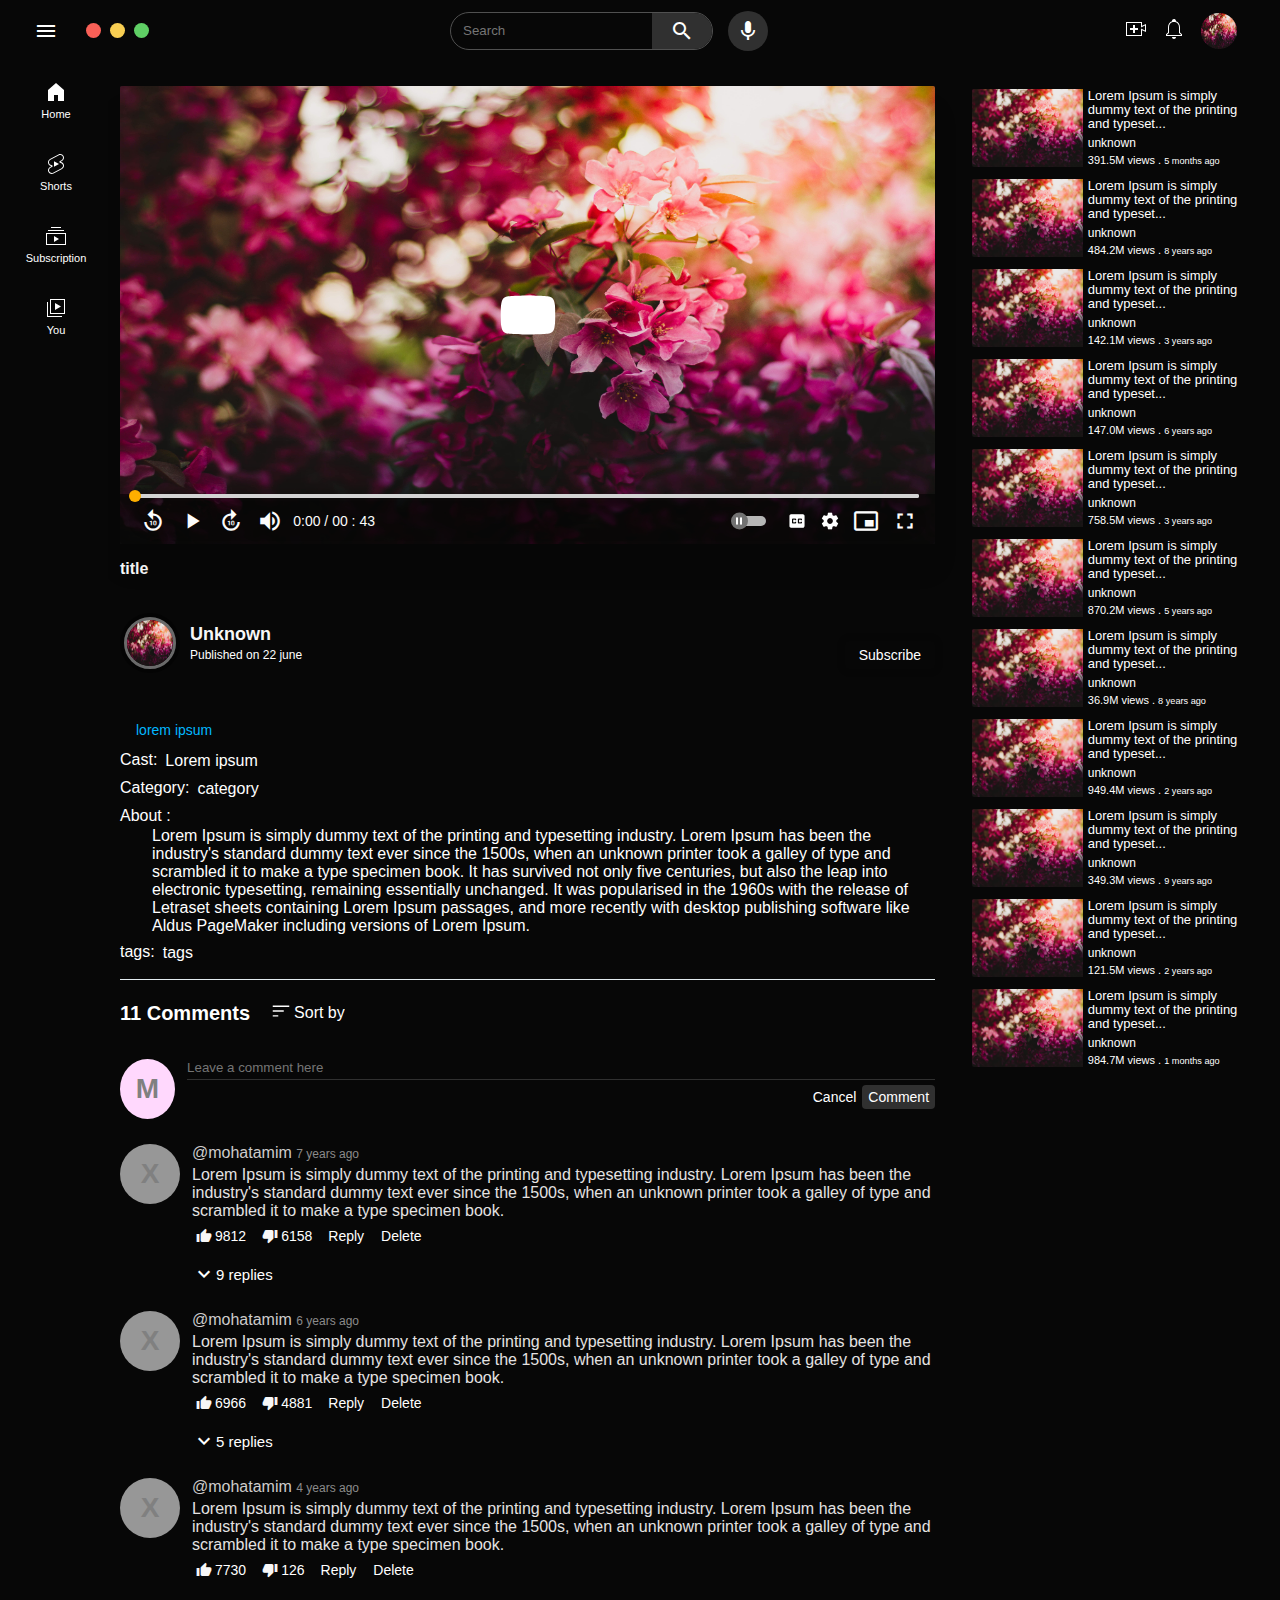
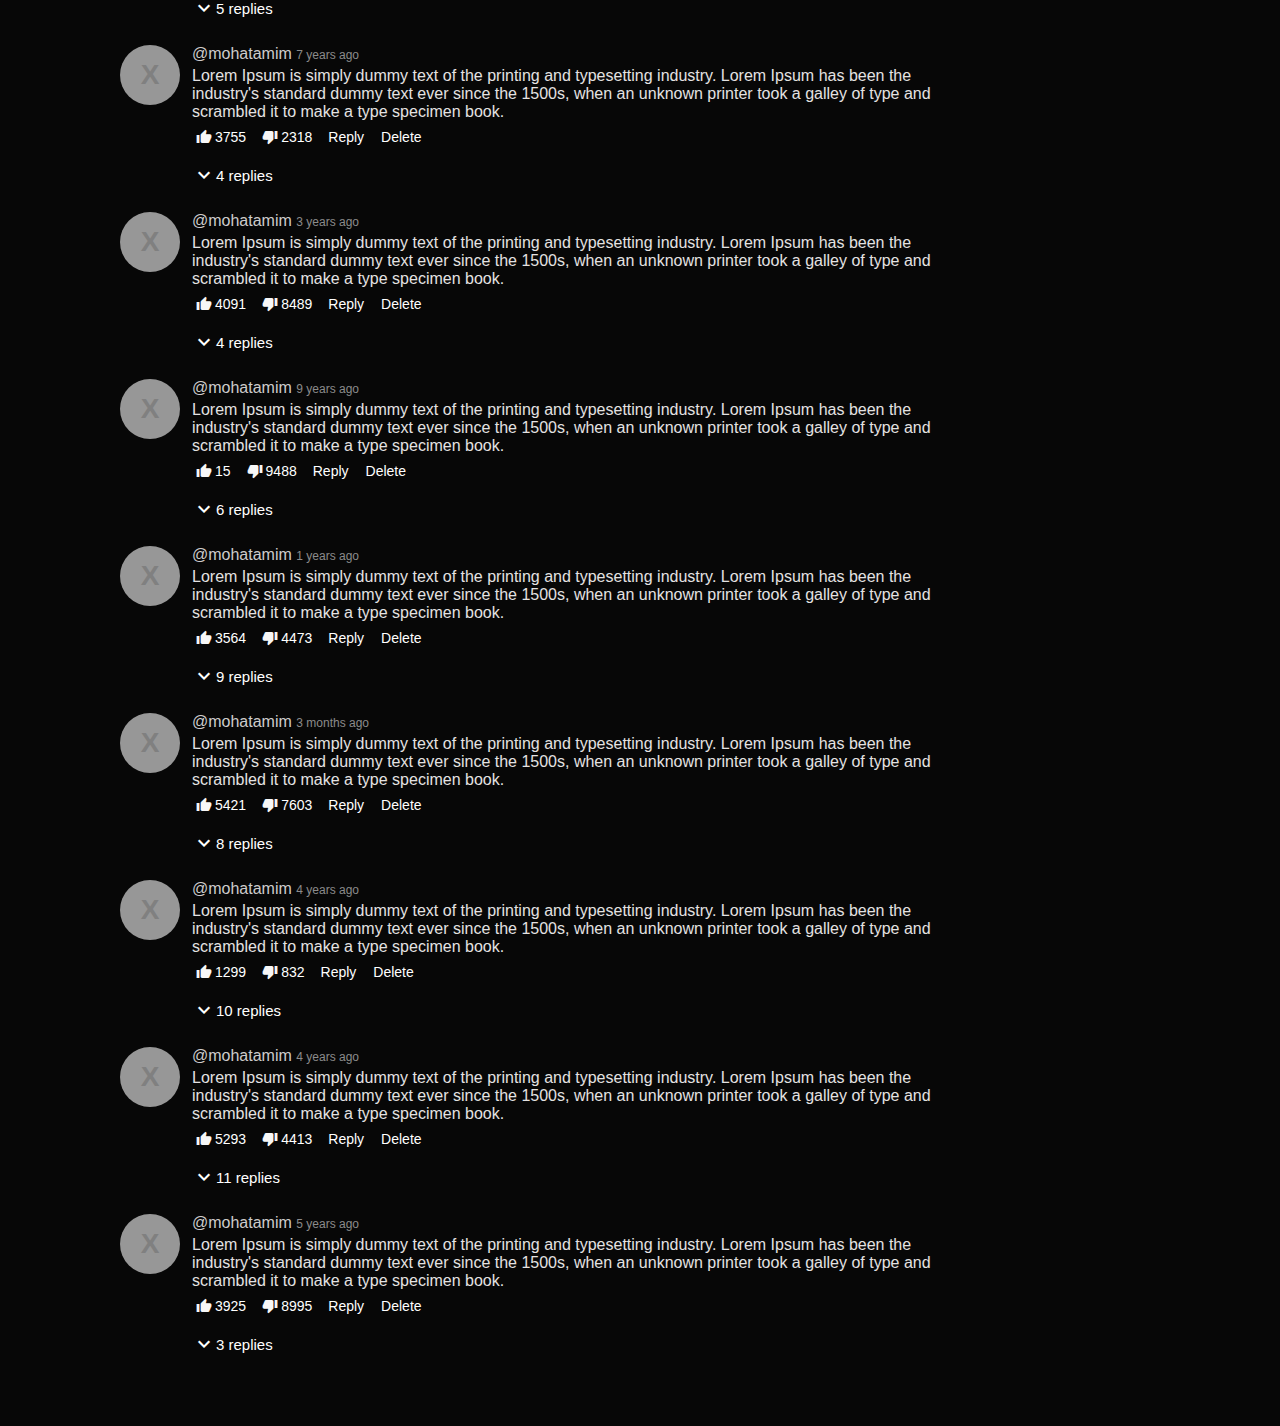
==== commit 461ed1fc: "Add files via upload" ====
--- a/web/video.html
+++ b/web/video.html
@@ -334,7 +334,7 @@
                                </svg>
                             </div>
                          </div>
-                         <video id="main_video" preload="metadata" src="../video0.mp4">
+                         <video id="main_video" preload="metadata" src="../video/Forest Path - Unreal Engine 5 Cinematic.mp4">
                             <source size="720" type="video/mp4">
                          </video>
                          <div id="thumbnail"></div>
@@ -348,6 +348,7 @@
                                <div class="buffered_progress_bar"></div>
                             </div>
                             <div class="control_list">
+                              
                                <div class="controls_left">
                                   <span class="icon">
                                   <i class="material-icons fast_rewind">replay_10</i>
@@ -581,6 +582,9 @@
                       <!--about-ch-sec end-->
                    </div>
                    <!--abt-mk end-->
+
+
+
                    <div class="comment_section" id="comment_section">
                      <div class="mb-5 hstack">
                         <div class="fs-5"><span class="total_comment">0</span> Comments</div>
@@ -679,12 +683,18 @@
                               </div>
                            </div>
                         </div>
+
+
+
+
                      </div>
                   </div>
-
-
-
                 </div>
+
+
+
+
+
                 <div class="sidebar">
                    <div class='list'>
                       <a href="">
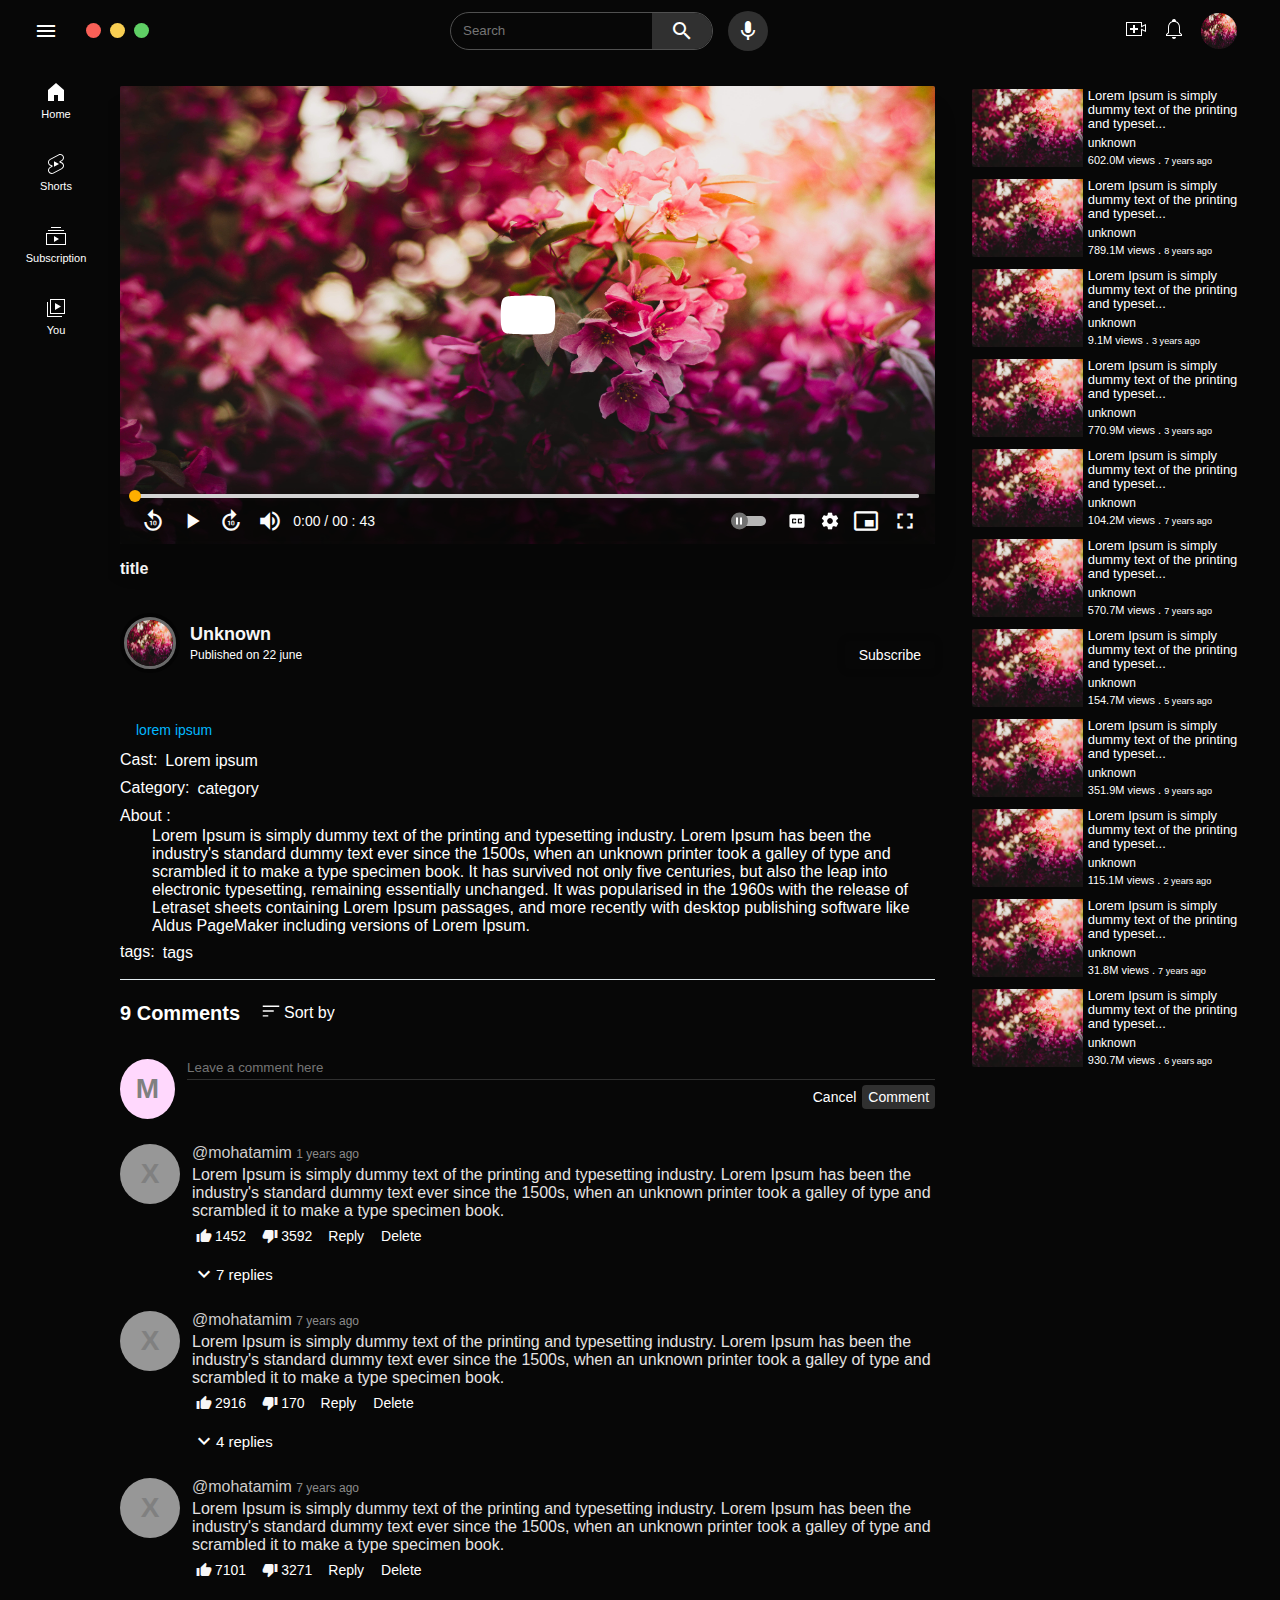
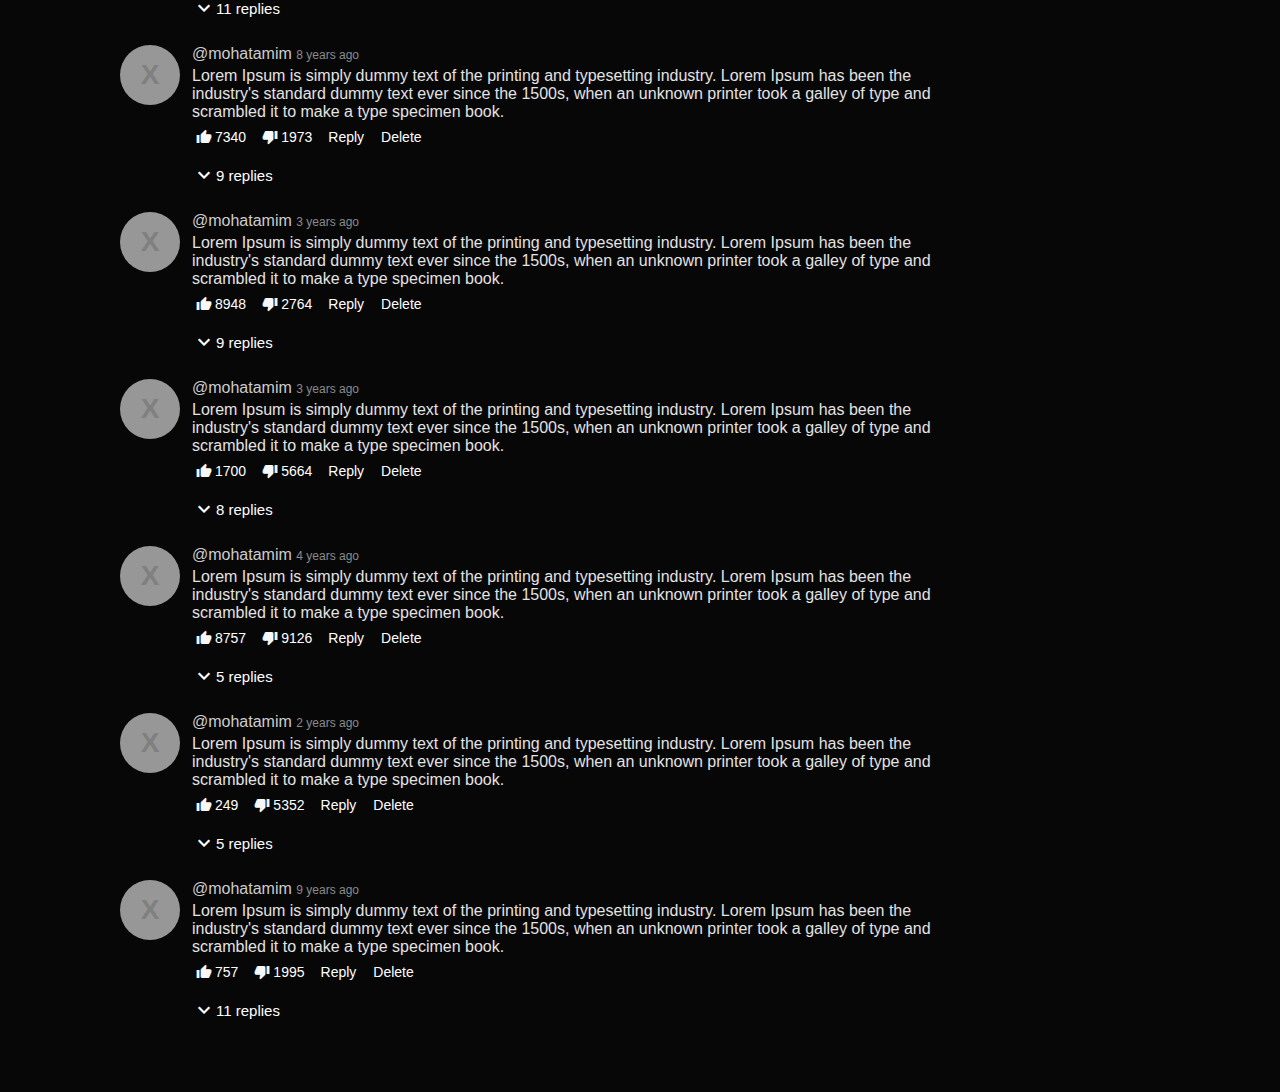
==== commit d3f3a472: "Update video.html" ====
--- a/web/video.html
+++ b/web/video.html
@@ -608,7 +608,7 @@
                         <div class="comment-box">
                            <div class="d-flex comment">
                               <h1 class="M">M</h1>
-                              <div class="flex-grow-1 ms-3 mb-20">
+                              <div class="flex-grow-1 ms-3" style="margin-top:20px">
                                  <div class="form-floating comment-compose">
                                     <input class="form-control w-100" placeholder="Leave a comment here" id="comment_box">
                                  </div>
@@ -778,4 +778,4 @@
       <script src="assets/js/common.js"></script>
       <script src="assets/js/video.js"></script>
    </body>
-</html>+</html>
